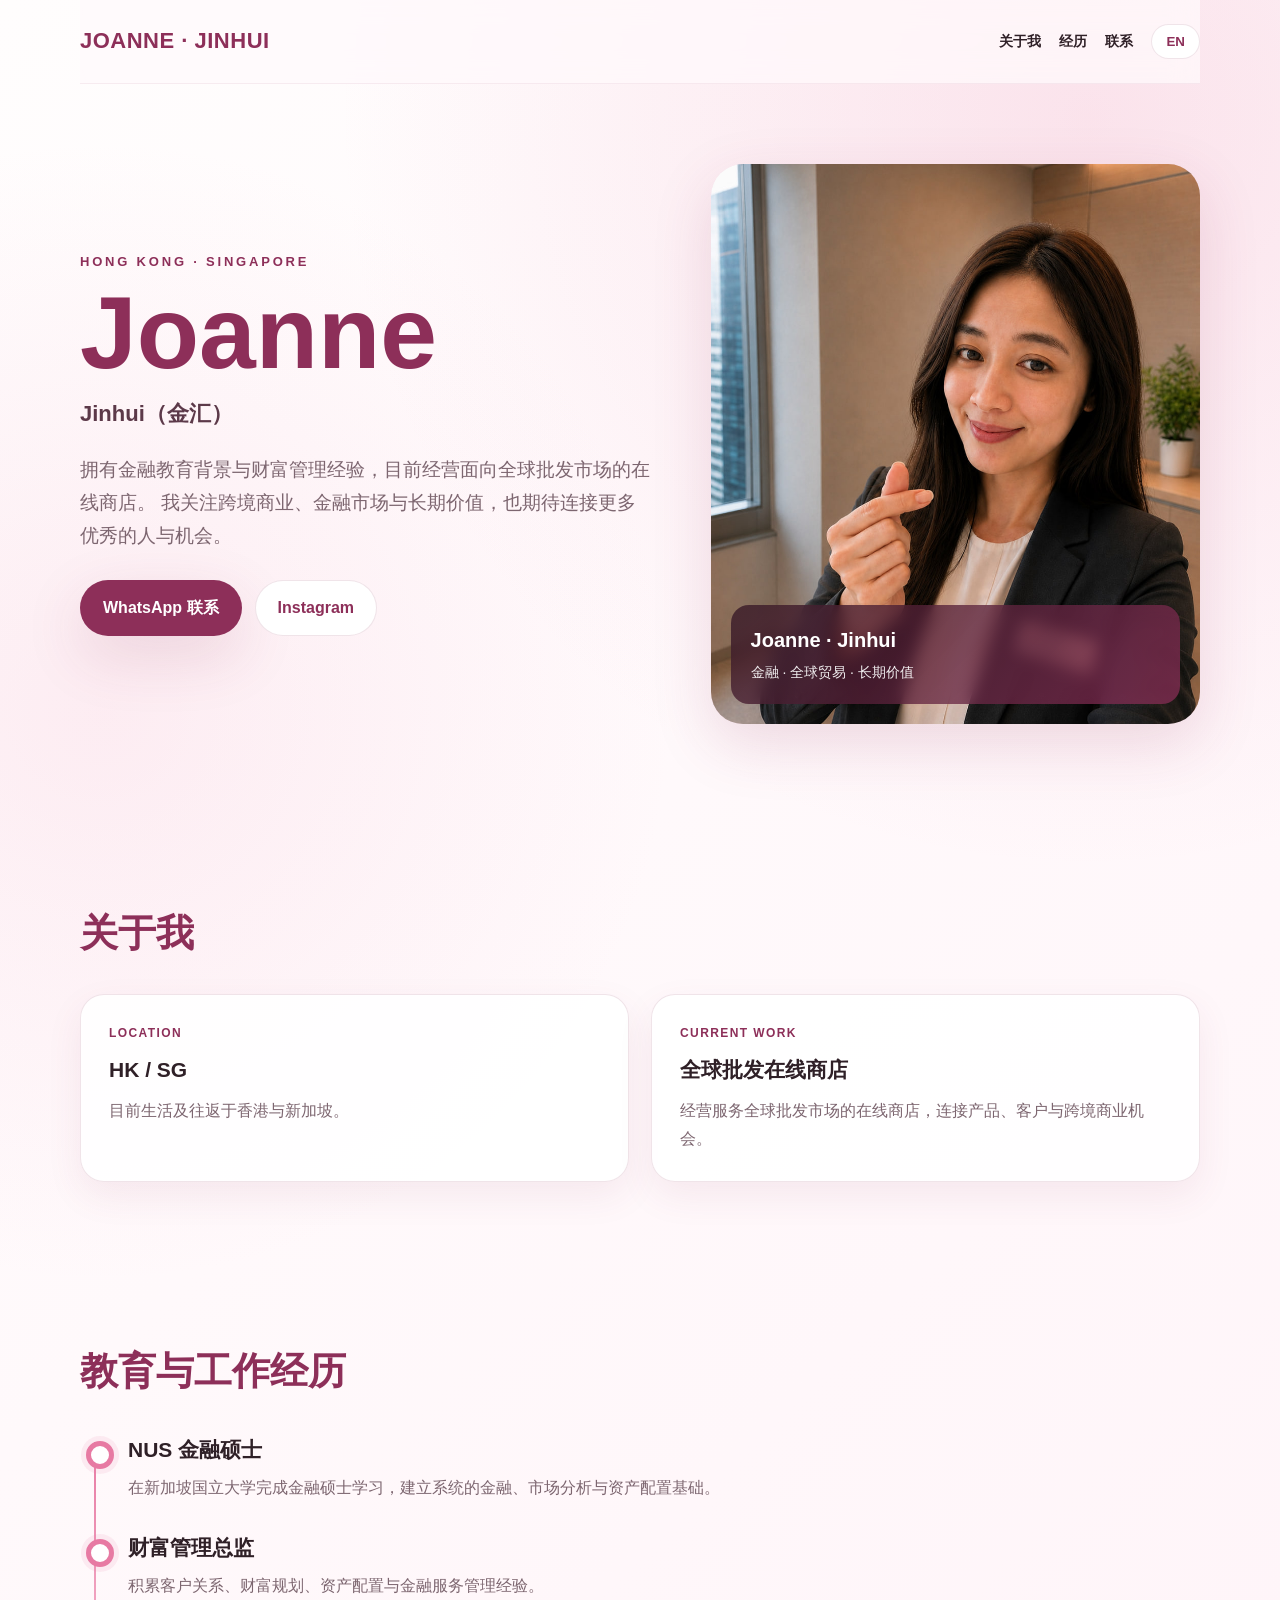
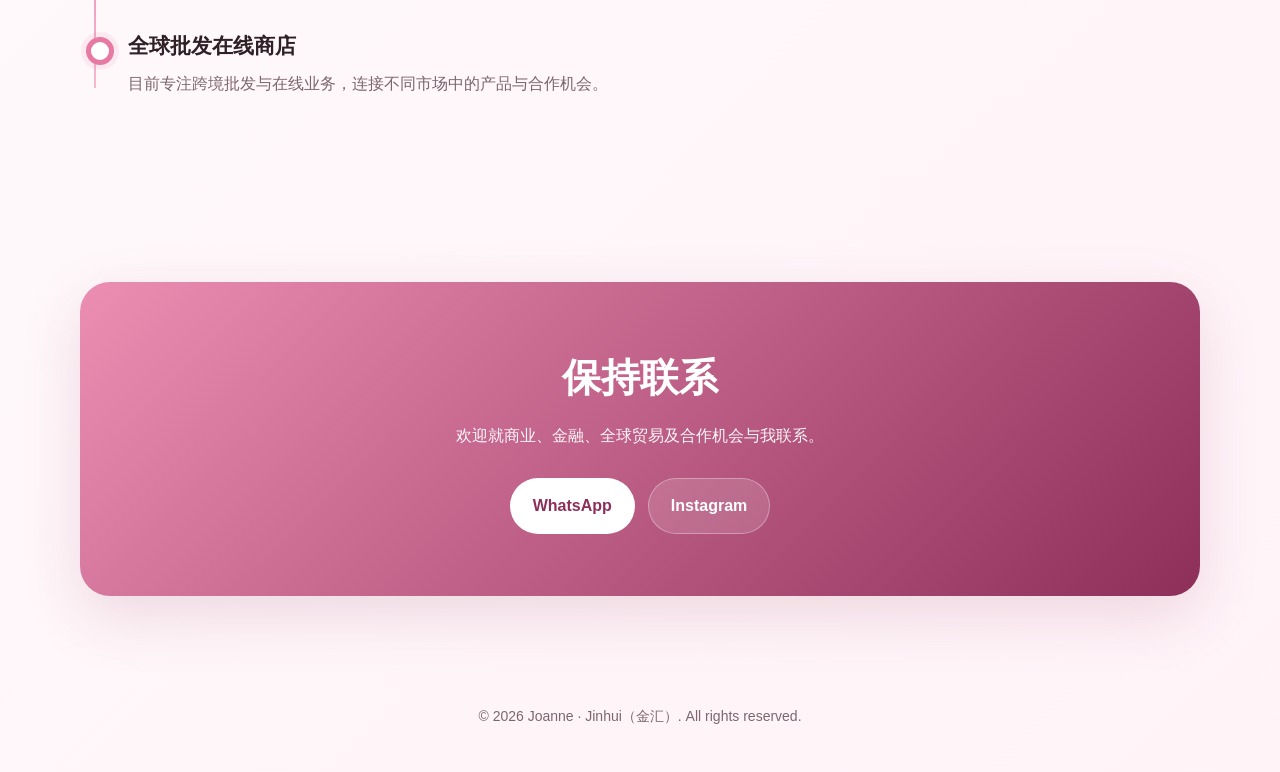
==== index.html @ 5eadbd66 "Add files via upload Update Joanne personal website" ====
<!DOCTYPE html>
<html lang="zh-CN">
<head>
  <meta charset="UTF-8" />
  <meta name="viewport" content="width=device-width, initial-scale=1.0" />
  <meta name="description" content="Joanne · Jinhui（金汇）的个人主页，连接金融、全球贸易与长期价值。" />
  <title>Joanne · Jinhui | Personal Website</title>
  <style>
    :root{
      --pink:#e77aa3;
      --pink-2:#f5b8cf;
      --pink-dark:#8d2f59;
      --cream:#fff9fb;
      --text:#2f2027;
      --muted:#7d6670;
      --white:#ffffff;
      --line:rgba(141,47,89,.13);
      --shadow:0 20px 60px rgba(141,47,89,.15);
    }

    *{box-sizing:border-box;scroll-behavior:smooth}
    body{
      margin:0;
      font-family:Inter,Arial,"PingFang SC","Microsoft YaHei",sans-serif;
      color:var(--text);
      background:
        radial-gradient(circle at 85% 5%,rgba(231,122,163,.18),transparent 30%),
        radial-gradient(circle at 8% 30%,rgba(245,184,207,.22),transparent 28%),
        linear-gradient(135deg,#fffdfd,#fff3f8);
      line-height:1.75;
    }

    body.lang-en .zh{display:none}
    body:not(.lang-en) .en{display:none}

    a{text-decoration:none;color:inherit}
    img{max-width:100%;display:block}
    .wrap{width:min(1120px,calc(100% - 34px));margin:auto}

    nav{
      display:flex;align-items:center;justify-content:space-between;
      padding:22px 0;position:sticky;top:0;z-index:10;
      backdrop-filter:blur(14px);
      background:rgba(255,249,251,.78);
      border-bottom:1px solid rgba(141,47,89,.07);
    }
    .brand{font-weight:900;color:var(--pink-dark);letter-spacing:.5px;font-size:22px}
    .nav-right{display:flex;align-items:center;gap:18px}
    .links{display:flex;gap:18px;font-weight:700;font-size:14px}
    .lang-btn{
      border:1px solid var(--line);background:white;color:var(--pink-dark);
      padding:9px 14px;border-radius:999px;font-weight:800;cursor:pointer;
    }

    .hero{
      min-height:82vh;display:grid;grid-template-columns:1.08fr .92fr;
      gap:56px;align-items:center;padding:68px 0 86px;
    }
    .eyebrow{
      color:var(--pink-dark);font-size:13px;font-weight:900;
      letter-spacing:2.8px;text-transform:uppercase;
    }
    h1{
      margin:12px 0 12px;font-size:clamp(56px,8vw,102px);
      line-height:.96;color:var(--pink-dark);
    }
    .subtitle{
      font-size:22px;font-weight:800;color:#5c3949;margin-bottom:18px;
    }
    .lead{font-size:19px;color:var(--muted);max-width:680px}
    .actions{display:flex;gap:13px;flex-wrap:wrap;margin-top:28px}
    .btn{
      display:inline-flex;align-items:center;justify-content:center;
      padding:13px 22px;border-radius:999px;font-weight:900;
      transition:.2s ease;border:1px solid transparent;
    }
    .btn.primary{background:var(--pink-dark);color:white;box-shadow:var(--shadow)}
    .btn.secondary{background:white;color:var(--pink-dark);border-color:var(--line)}
    .btn:hover{transform:translateY(-2px)}

    .photo-card{
      position:relative;border-radius:32px;overflow:hidden;
      box-shadow:var(--shadow);background:#f6d8e4;
      min-height:560px;
    }
    .photo-card img{
      width:100%;height:100%;object-fit:cover;position:absolute;inset:0;
    }
    .photo-overlay{
      position:absolute;inset:auto 20px 20px 20px;
      padding:18px 20px;border-radius:18px;color:white;
      background:linear-gradient(135deg,rgba(54,25,38,.80),rgba(141,47,89,.72));
      backdrop-filter:blur(8px);
    }
    .photo-overlay strong{display:block;font-size:20px}
    .photo-overlay span{font-size:14px;opacity:.92}

    section{padding:78px 0}
    .section-title{font-size:38px;color:var(--pink-dark);margin:0 0 28px}
    .grid{display:grid;grid-template-columns:repeat(2,1fr);gap:22px}
    .card{
      padding:28px;border-radius:24px;background:rgba(255,255,255,.88);
      border:1px solid var(--line);box-shadow:0 14px 36px rgba(141,47,89,.08);
    }
    .card small{
      display:block;color:var(--pink-dark);font-size:12px;
      letter-spacing:1.4px;text-transform:uppercase;font-weight:900;margin-bottom:8px;
    }
    .card h3{font-size:21px;margin:0 0 8px}
    .card p{margin:0;color:var(--muted)}

    .timeline{position:relative;margin-top:10px}
    .timeline:before{
      content:"";position:absolute;left:14px;top:10px;bottom:10px;width:2px;
      background:linear-gradient(var(--pink),var(--pink-2));
    }
    .item{position:relative;padding-left:48px;margin-bottom:28px}
    .item:before{
      content:"";position:absolute;left:6px;top:9px;width:18px;height:18px;
      border-radius:50%;background:white;border:5px solid var(--pink);
      box-shadow:0 0 0 5px rgba(231,122,163,.12);
    }
    .item h3{margin:0 0 5px;font-size:21px}
    .item p{margin:0;color:var(--muted)}

    .contact{
      padding:62px 26px;border-radius:30px;text-align:center;color:white;
      background:linear-gradient(135deg,#ec8eb2,#8d2f59);
      box-shadow:var(--shadow);
    }
    .contact h2{margin:0 0 10px;font-size:39px}
    .contact p{margin:0 auto 22px;max-width:650px;opacity:.94}
    .contact .btn{background:white;color:var(--pink-dark)}
    .contact .btn.secondary{background:rgba(255,255,255,.14);color:white;border-color:rgba(255,255,255,.32)}

    footer{text-align:center;padding:30px 0 44px;color:var(--muted);font-size:14px}

    .reveal{opacity:0;transform:translateY(24px);transition:opacity .75s ease,transform .75s ease}
    .reveal.visible{opacity:1;transform:none}

    @media(max-width:800px){
      .links{display:none}
      .hero{grid-template-columns:1fr;min-height:auto;padding-top:38px}
      .photo-card{min-height:460px}
      .grid{grid-template-columns:1fr}
      section{padding:56px 0}
      h1{font-size:64px}
    }
  </style>
</head>
<body>
  <div class="wrap">
    <nav>
      <div class="brand">JOANNE · JINHUI</div>
      <div class="nav-right">
        <div class="links">
          <a href="#about"><span class="zh">关于我</span><span class="en">About</span></a>
          <a href="#experience"><span class="zh">经历</span><span class="en">Experience</span></a>
          <a href="#contact"><span class="zh">联系</span><span class="en">Contact</span></a>
        </div>
        <button class="lang-btn" id="langBtn">EN</button>
      </div>
    </nav>

    <main>
      <section class="hero reveal">
        <div>
          <div class="eyebrow">Hong Kong · Singapore</div>
          <h1>Joanne</h1>
          <div class="subtitle">Jinhui（金汇）</div>
          <p class="lead zh">
            拥有金融教育背景与财富管理经验，目前经营面向全球批发市场的在线商店。
            我关注跨境商业、金融市场与长期价值，也期待连接更多优秀的人与机会。
          </p>
          <p class="lead en">
            With an academic background in finance and experience in wealth management,
            I currently run an online store serving the global wholesale market.
            I focus on cross-border business, financial markets, and long-term value creation.
          </p>
          <div class="actions">
            <a class="btn primary" href="https://wa.me/6586436037" target="_blank" rel="noopener">
              <span class="zh">WhatsApp 联系</span><span class="en">Contact on WhatsApp</span>
            </a>
            <a class="btn secondary" href="https://www.instagram.com/xovilkikum/" target="_blank" rel="noopener">
              Instagram
            </a>
          </div>
        </div>

        <div class="photo-card">
          <img src="profile.jpg" alt="Joanne portrait">
          <div class="photo-overlay">
            <strong>Joanne · Jinhui</strong>
            <span class="zh">金融 · 全球贸易 · 长期价值</span>
            <span class="en">Finance · Global Trade · Long-term Value</span>
          </div>
        </div>
      </section>

      <section id="about" class="reveal">
        <h2 class="section-title"><span class="zh">关于我</span><span class="en">About Me</span></h2>
        <div class="grid">
          <article class="card">
            <small>Location</small>
            <h3>HK / SG</h3>
            <p class="zh">目前生活及往返于香港与新加坡。</p>
            <p class="en">Currently based between Hong Kong and Singapore.</p>
          </article>
          <article class="card">
            <small>Current Work</small>
            <h3 class="zh">全球批发在线商店</h3>
            <h3 class="en">Global Wholesale Online Store</h3>
            <p class="zh">经营服务全球批发市场的在线商店，连接产品、客户与跨境商业机会。</p>
            <p class="en">Operating an online store that connects products, clients, and cross-border wholesale opportunities.</p>
          </article>
        </div>
      </section>

      <section id="experience" class="reveal">
        <h2 class="section-title"><span class="zh">教育与工作经历</span><span class="en">Education & Experience</span></h2>
        <div class="timeline">
          <div class="item">
            <h3 class="zh">NUS 金融硕士</h3>
            <h3 class="en">Master of Finance, NUS</h3>
            <p class="zh">在新加坡国立大学完成金融硕士学习，建立系统的金融、市场分析与资产配置基础。</p>
            <p class="en">Completed a Master of Finance at the National University of Singapore, building a strong foundation in financial analysis, markets, and asset allocation.</p>
          </div>
          <div class="item">
            <h3 class="zh">财富管理总监</h3>
            <h3 class="en">Wealth Management Director</h3>
            <p class="zh">积累客户关系、财富规划、资产配置与金融服务管理经验。</p>
            <p class="en">Built experience in client relationships, wealth planning, asset allocation, and financial service management.</p>
          </div>
          <div class="item">
            <h3 class="zh">全球批发在线商店</h3>
            <h3 class="en">Global Wholesale Online Business</h3>
            <p class="zh">目前专注跨境批发与在线业务，连接不同市场中的产品与合作机会。</p>
            <p class="en">Currently focused on cross-border wholesale and online business, connecting products and partnership opportunities across markets.</p>
          </div>
        </div>
      </section>

      <section id="contact" class="reveal">
        <div class="contact">
          <h2><span class="zh">保持联系</span><span class="en">Let’s Connect</span></h2>
          <p class="zh">欢迎就商业、金融、全球贸易及合作机会与我联系。</p>
          <p class="en">Feel free to reach out regarding business, finance, global trade, and collaboration opportunities.</p>
          <div class="actions" style="justify-content:center">
            <a class="btn" href="https://wa.me/6586436037" target="_blank" rel="noopener">WhatsApp</a>
            <a class="btn secondary" href="https://www.instagram.com/xovilkikum/" target="_blank" rel="noopener">Instagram</a>
          </div>
        </div>
      </section>
    </main>

    <footer>© 2026 Joanne · Jinhui（金汇）. All rights reserved.</footer>
  </div>

  <script>
    const btn = document.getElementById('langBtn');
    btn.addEventListener('click', () => {
      document.body.classList.toggle('lang-en');
      btn.textContent = document.body.classList.contains('lang-en') ? '中文' : 'EN';
      document.documentElement.lang = document.body.classList.contains('lang-en') ? 'en' : 'zh-CN';
    });

    const observer = new IntersectionObserver((entries) => {
      entries.forEach(entry => {
        if (entry.isIntersecting) entry.target.classList.add('visible');
      });
    }, { threshold: 0.12 });

    document.querySelectorAll('.reveal').forEach(el => observer.observe(el));
  </script>
</body>
</html>
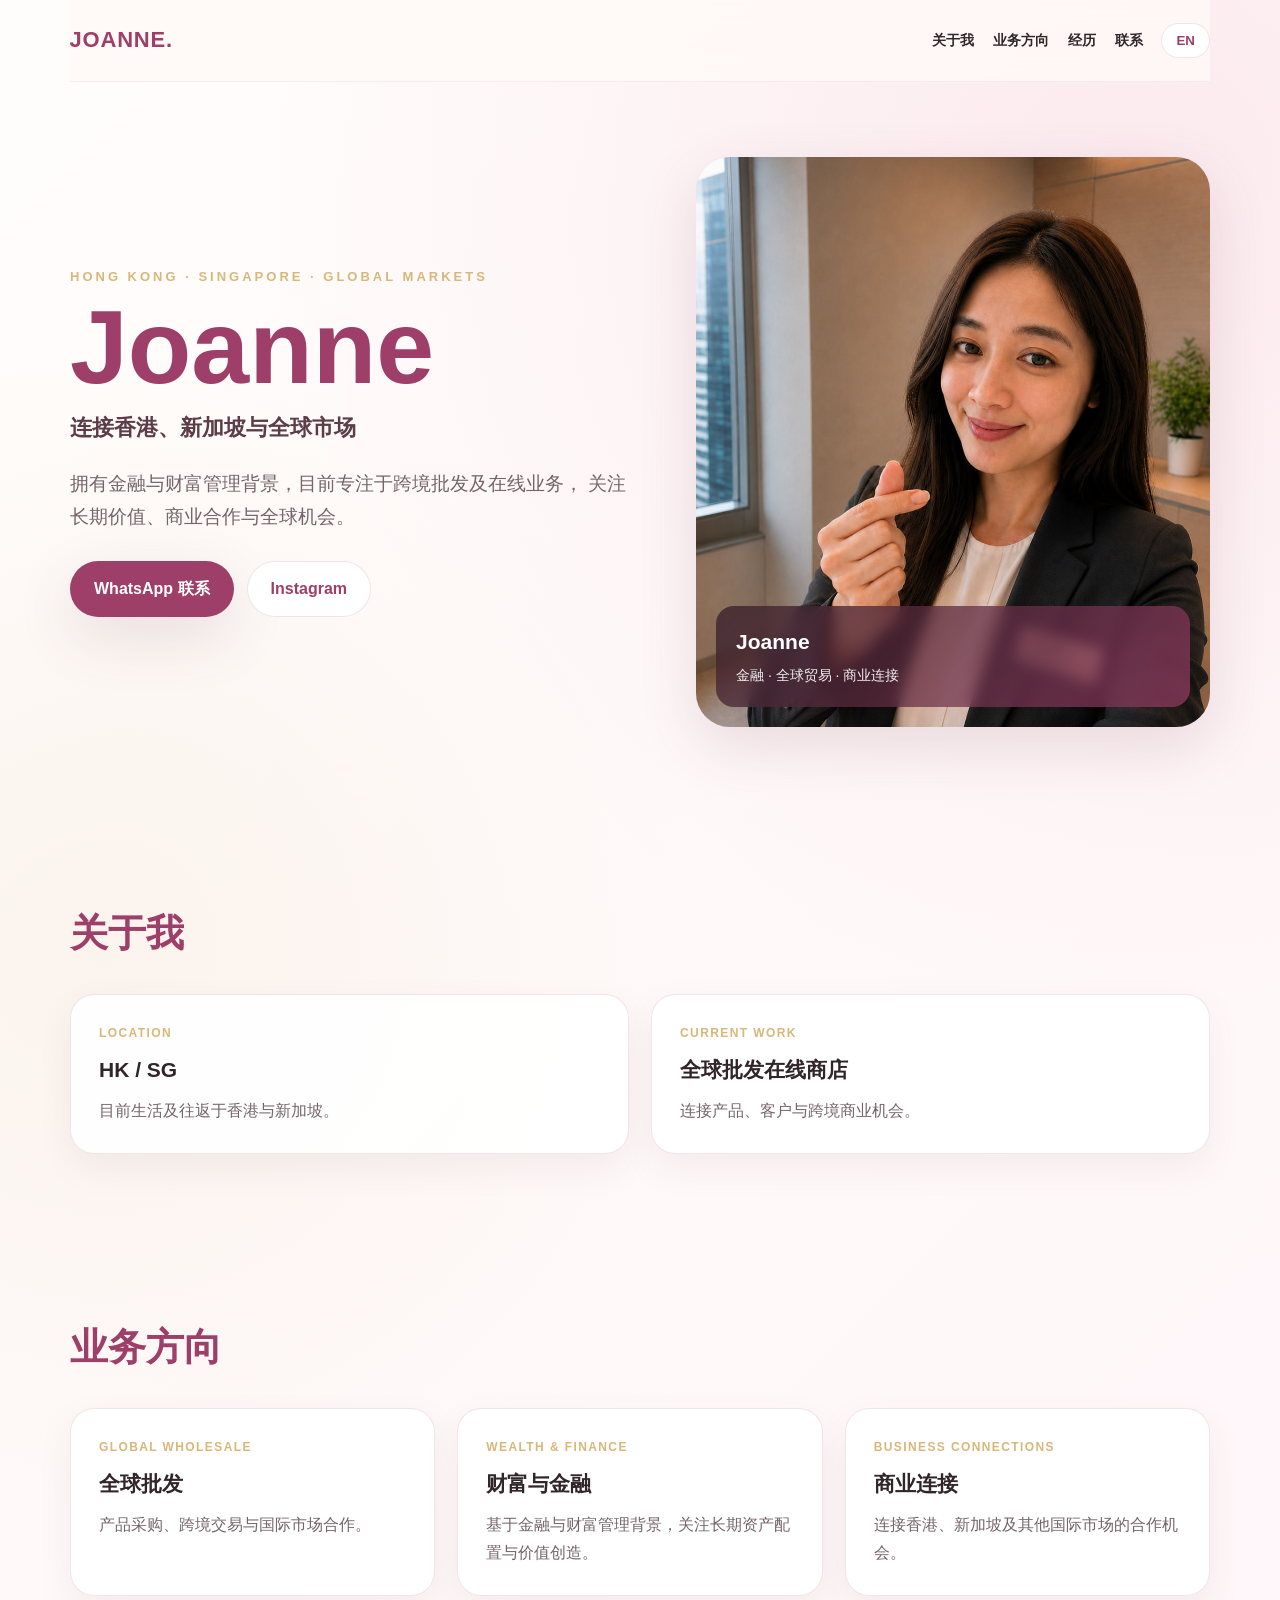
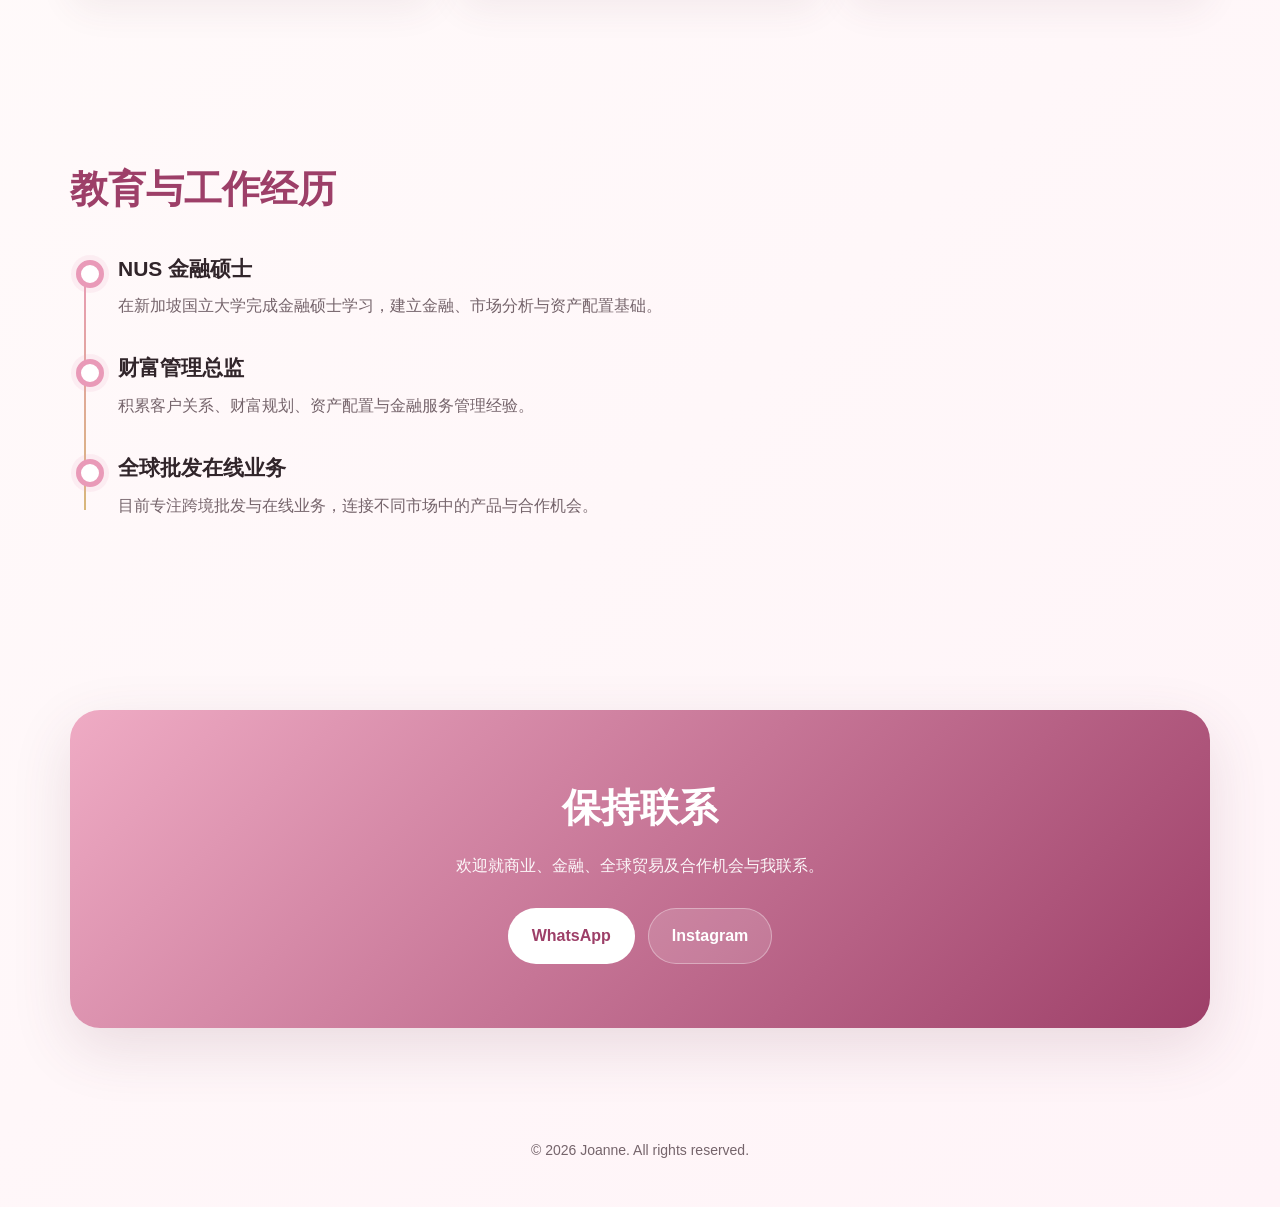
==== commit c100353e: "Add files via upload" ====
--- a/index.html
+++ b/index.html
@@ -3,182 +3,324 @@
 <head>
   <meta charset="UTF-8" />
   <meta name="viewport" content="width=device-width, initial-scale=1.0" />
-  <meta name="description" content="Joanne · Jinhui（金汇）的个人主页，连接金融、全球贸易与长期价值。" />
-  <title>Joanne · Jinhui | Personal Website</title>
+  <meta name="description" content="Joanne 的个人主页，连接香港、新加坡与全球市场。" />
+  <meta property="og:title" content="Joanne | Finance · Global Trade · Business" />
+  <meta property="og:description" content="Connecting Hong Kong, Singapore and global markets." />
+  <meta property="og:image" content="profile.jpg" />
+  <meta property="og:type" content="website" />
+  <title>Joanne | Personal Website</title>
+
   <style>
-    :root{
-      --pink:#e77aa3;
-      --pink-2:#f5b8cf;
-      --pink-dark:#8d2f59;
-      --cream:#fff9fb;
-      --text:#2f2027;
-      --muted:#7d6670;
+    :root {
+      --pink:#e99ab8;
+      --pink-deep:#9d3f68;
+      --rose:#f7c9d9;
+      --champagne:#d8b77a;
+      --cream:#fffaf7;
       --white:#ffffff;
-      --line:rgba(141,47,89,.13);
-      --shadow:0 20px 60px rgba(141,47,89,.15);
-    }
-
-    *{box-sizing:border-box;scroll-behavior:smooth}
-    body{
+      --text:#31252a;
+      --muted:#75646b;
+      --line:rgba(157,63,104,.14);
+      --shadow:0 20px 60px rgba(105,55,75,.14);
+    }
+
+    * { box-sizing:border-box; scroll-behavior:smooth; }
+    body {
       margin:0;
       font-family:Inter,Arial,"PingFang SC","Microsoft YaHei",sans-serif;
       color:var(--text);
+      line-height:1.75;
       background:
-        radial-gradient(circle at 85% 5%,rgba(231,122,163,.18),transparent 30%),
-        radial-gradient(circle at 8% 30%,rgba(245,184,207,.22),transparent 28%),
-        linear-gradient(135deg,#fffdfd,#fff3f8);
-      line-height:1.75;
-    }
-
-    body.lang-en .zh{display:none}
-    body:not(.lang-en) .en{display:none}
-
-    a{text-decoration:none;color:inherit}
-    img{max-width:100%;display:block}
-    .wrap{width:min(1120px,calc(100% - 34px));margin:auto}
-
-    nav{
-      display:flex;align-items:center;justify-content:space-between;
-      padding:22px 0;position:sticky;top:0;z-index:10;
+        radial-gradient(circle at 88% 6%,rgba(233,154,184,.17),transparent 30%),
+        radial-gradient(circle at 8% 34%,rgba(216,183,122,.10),transparent 28%),
+        linear-gradient(135deg,#fffdfb,#fff4f8);
+    }
+
+    body.lang-en .zh { display:none; }
+    body:not(.lang-en) .en { display:none; }
+
+    a { color:inherit; text-decoration:none; }
+    img { max-width:100%; display:block; }
+    .wrap { width:min(1140px,calc(100% - 34px)); margin:auto; }
+
+    nav {
+      display:flex;
+      align-items:center;
+      justify-content:space-between;
+      padding:21px 0;
+      position:sticky;
+      top:0;
+      z-index:20;
+      background:rgba(255,250,247,.84);
       backdrop-filter:blur(14px);
-      background:rgba(255,249,251,.78);
-      border-bottom:1px solid rgba(141,47,89,.07);
-    }
-    .brand{font-weight:900;color:var(--pink-dark);letter-spacing:.5px;font-size:22px}
-    .nav-right{display:flex;align-items:center;gap:18px}
-    .links{display:flex;gap:18px;font-weight:700;font-size:14px}
-    .lang-btn{
-      border:1px solid var(--line);background:white;color:var(--pink-dark);
-      padding:9px 14px;border-radius:999px;font-weight:800;cursor:pointer;
-    }
-
-    .hero{
-      min-height:82vh;display:grid;grid-template-columns:1.08fr .92fr;
-      gap:56px;align-items:center;padding:68px 0 86px;
-    }
-    .eyebrow{
-      color:var(--pink-dark);font-size:13px;font-weight:900;
-      letter-spacing:2.8px;text-transform:uppercase;
-    }
-    h1{
-      margin:12px 0 12px;font-size:clamp(56px,8vw,102px);
-      line-height:.96;color:var(--pink-dark);
-    }
-    .subtitle{
-      font-size:22px;font-weight:800;color:#5c3949;margin-bottom:18px;
-    }
-    .lead{font-size:19px;color:var(--muted);max-width:680px}
-    .actions{display:flex;gap:13px;flex-wrap:wrap;margin-top:28px}
-    .btn{
-      display:inline-flex;align-items:center;justify-content:center;
-      padding:13px 22px;border-radius:999px;font-weight:900;
-      transition:.2s ease;border:1px solid transparent;
-    }
-    .btn.primary{background:var(--pink-dark);color:white;box-shadow:var(--shadow)}
-    .btn.secondary{background:white;color:var(--pink-dark);border-color:var(--line)}
-    .btn:hover{transform:translateY(-2px)}
-
-    .photo-card{
-      position:relative;border-radius:32px;overflow:hidden;
-      box-shadow:var(--shadow);background:#f6d8e4;
-      min-height:560px;
-    }
-    .photo-card img{
-      width:100%;height:100%;object-fit:cover;position:absolute;inset:0;
-    }
-    .photo-overlay{
-      position:absolute;inset:auto 20px 20px 20px;
-      padding:18px 20px;border-radius:18px;color:white;
-      background:linear-gradient(135deg,rgba(54,25,38,.80),rgba(141,47,89,.72));
-      backdrop-filter:blur(8px);
-    }
-    .photo-overlay strong{display:block;font-size:20px}
-    .photo-overlay span{font-size:14px;opacity:.92}
-
-    section{padding:78px 0}
-    .section-title{font-size:38px;color:var(--pink-dark);margin:0 0 28px}
-    .grid{display:grid;grid-template-columns:repeat(2,1fr);gap:22px}
-    .card{
-      padding:28px;border-radius:24px;background:rgba(255,255,255,.88);
-      border:1px solid var(--line);box-shadow:0 14px 36px rgba(141,47,89,.08);
-    }
-    .card small{
-      display:block;color:var(--pink-dark);font-size:12px;
-      letter-spacing:1.4px;text-transform:uppercase;font-weight:900;margin-bottom:8px;
-    }
-    .card h3{font-size:21px;margin:0 0 8px}
-    .card p{margin:0;color:var(--muted)}
-
-    .timeline{position:relative;margin-top:10px}
-    .timeline:before{
-      content:"";position:absolute;left:14px;top:10px;bottom:10px;width:2px;
-      background:linear-gradient(var(--pink),var(--pink-2));
-    }
-    .item{position:relative;padding-left:48px;margin-bottom:28px}
-    .item:before{
-      content:"";position:absolute;left:6px;top:9px;width:18px;height:18px;
-      border-radius:50%;background:white;border:5px solid var(--pink);
-      box-shadow:0 0 0 5px rgba(231,122,163,.12);
-    }
-    .item h3{margin:0 0 5px;font-size:21px}
-    .item p{margin:0;color:var(--muted)}
-
-    .contact{
-      padding:62px 26px;border-radius:30px;text-align:center;color:white;
-      background:linear-gradient(135deg,#ec8eb2,#8d2f59);
+      border-bottom:1px solid rgba(157,63,104,.07);
+    }
+
+    .brand {
+      font-size:22px;
+      font-weight:900;
+      color:var(--pink-deep);
+      letter-spacing:.8px;
+    }
+
+    .nav-right { display:flex; align-items:center; gap:18px; }
+    .links { display:flex; gap:19px; font-size:14px; font-weight:750; }
+    .lang-btn {
+      border:1px solid var(--line);
+      background:white;
+      color:var(--pink-deep);
+      border-radius:999px;
+      padding:9px 14px;
+      font-weight:850;
+      cursor:pointer;
+    }
+
+    .hero {
+      min-height:82vh;
+      display:grid;
+      grid-template-columns:1.05fr .95fr;
+      gap:58px;
+      align-items:center;
+      padding:72px 0 90px;
+    }
+
+    .eyebrow {
+      color:var(--champagne);
+      font-size:13px;
+      font-weight:900;
+      letter-spacing:3px;
+      text-transform:uppercase;
+    }
+
+    h1 {
+      margin:10px 0 12px;
+      font-size:clamp(58px,8.5vw,104px);
+      line-height:.95;
+      color:var(--pink-deep);
+    }
+
+    .tagline {
+      font-size:22px;
+      font-weight:800;
+      color:#5d3c49;
+      margin-bottom:18px;
+    }
+
+    .lead {
+      font-size:19px;
+      color:var(--muted);
+      max-width:680px;
+    }
+
+    .actions {
+      display:flex;
+      flex-wrap:wrap;
+      gap:13px;
+      margin-top:28px;
+    }
+
+    .btn {
+      display:inline-flex;
+      align-items:center;
+      justify-content:center;
+      padding:13px 23px;
+      border-radius:999px;
+      font-weight:900;
+      transition:.2s ease;
+      border:1px solid transparent;
+    }
+
+    .btn.primary {
+      background:var(--pink-deep);
+      color:white;
       box-shadow:var(--shadow);
     }
-    .contact h2{margin:0 0 10px;font-size:39px}
-    .contact p{margin:0 auto 22px;max-width:650px;opacity:.94}
-    .contact .btn{background:white;color:var(--pink-dark)}
-    .contact .btn.secondary{background:rgba(255,255,255,.14);color:white;border-color:rgba(255,255,255,.32)}
-
-    footer{text-align:center;padding:30px 0 44px;color:var(--muted);font-size:14px}
-
-    .reveal{opacity:0;transform:translateY(24px);transition:opacity .75s ease,transform .75s ease}
-    .reveal.visible{opacity:1;transform:none}
-
-    @media(max-width:800px){
-      .links{display:none}
-      .hero{grid-template-columns:1fr;min-height:auto;padding-top:38px}
-      .photo-card{min-height:460px}
-      .grid{grid-template-columns:1fr}
-      section{padding:56px 0}
-      h1{font-size:64px}
+
+    .btn.secondary {
+      background:white;
+      color:var(--pink-deep);
+      border-color:var(--line);
+    }
+
+    .btn:hover { transform:translateY(-2px); }
+
+    .photo-card {
+      position:relative;
+      border-radius:34px;
+      overflow:hidden;
+      min-height:570px;
+      background:#efd1dd;
+      box-shadow:var(--shadow);
+    }
+
+    .photo-card img {
+      position:absolute;
+      inset:0;
+      width:100%;
+      height:100%;
+      object-fit:cover;
+    }
+
+    .photo-overlay {
+      position:absolute;
+      left:20px;
+      right:20px;
+      bottom:20px;
+      padding:18px 20px;
+      border-radius:18px;
+      color:white;
+      background:linear-gradient(135deg,rgba(54,32,41,.78),rgba(157,63,104,.68));
+      backdrop-filter:blur(7px);
+    }
+
+    .photo-overlay strong { display:block; font-size:21px; }
+    .photo-overlay span { font-size:14px; opacity:.92; }
+
+    section { padding:80px 0; }
+    .section-title {
+      margin:0 0 28px;
+      font-size:38px;
+      color:var(--pink-deep);
+    }
+
+    .grid {
+      display:grid;
+      grid-template-columns:repeat(3,1fr);
+      gap:22px;
+    }
+
+    .card {
+      padding:28px;
+      border-radius:24px;
+      background:rgba(255,255,255,.9);
+      border:1px solid var(--line);
+      box-shadow:0 14px 36px rgba(105,55,75,.07);
+    }
+
+    .card small {
+      display:block;
+      margin-bottom:8px;
+      color:var(--champagne);
+      font-size:12px;
+      font-weight:900;
+      letter-spacing:1.4px;
+      text-transform:uppercase;
+    }
+
+    .card h3 { margin:0 0 8px; font-size:21px; }
+    .card p { margin:0; color:var(--muted); }
+
+    .timeline { position:relative; margin-top:10px; }
+    .timeline:before {
+      content:"";
+      position:absolute;
+      left:14px;
+      top:10px;
+      bottom:10px;
+      width:2px;
+      background:linear-gradient(var(--pink),var(--champagne));
+    }
+
+    .item {
+      position:relative;
+      padding-left:48px;
+      margin-bottom:30px;
+    }
+
+    .item:before {
+      content:"";
+      position:absolute;
+      left:6px;
+      top:9px;
+      width:18px;
+      height:18px;
+      border-radius:50%;
+      background:white;
+      border:5px solid var(--pink);
+      box-shadow:0 0 0 5px rgba(233,154,184,.13);
+    }
+
+    .item h3 { margin:0 0 5px; font-size:21px; }
+    .item p { margin:0; color:var(--muted); }
+
+    .contact {
+      text-align:center;
+      padding:64px 28px;
+      border-radius:30px;
+      color:white;
+      background:linear-gradient(135deg,#efabc4,#9d3f68);
+      box-shadow:var(--shadow);
+    }
+
+    .contact h2 { margin:0 0 10px; font-size:39px; }
+    .contact p { margin:0 auto 22px; max-width:670px; opacity:.94; }
+    .contact .btn { background:white; color:var(--pink-deep); }
+    .contact .btn.secondary {
+      background:rgba(255,255,255,.14);
+      color:white;
+      border-color:rgba(255,255,255,.34);
+    }
+
+    footer {
+      padding:30px 0 44px;
+      text-align:center;
+      color:var(--muted);
+      font-size:14px;
+    }
+
+    .reveal {
+      opacity:0;
+      transform:translateY(24px);
+      transition:opacity .75s ease,transform .75s ease;
+    }
+
+    .reveal.visible { opacity:1; transform:none; }
+
+    @media(max-width:860px) {
+      .links { display:none; }
+      .hero { grid-template-columns:1fr; min-height:auto; padding-top:40px; }
+      .photo-card { min-height:470px; }
+      .grid { grid-template-columns:1fr; }
+      section { padding:58px 0; }
+      h1 { font-size:66px; }
     }
   </style>
 </head>
+
 <body>
   <div class="wrap">
     <nav>
-      <div class="brand">JOANNE · JINHUI</div>
+      <div class="brand">JOANNE.</div>
       <div class="nav-right">
         <div class="links">
           <a href="#about"><span class="zh">关于我</span><span class="en">About</span></a>
+          <a href="#business"><span class="zh">业务方向</span><span class="en">Focus</span></a>
           <a href="#experience"><span class="zh">经历</span><span class="en">Experience</span></a>
           <a href="#contact"><span class="zh">联系</span><span class="en">Contact</span></a>
         </div>
-        <button class="lang-btn" id="langBtn">EN</button>
+        <button id="langBtn" class="lang-btn">EN</button>
       </div>
     </nav>
 
     <main>
       <section class="hero reveal">
         <div>
-          <div class="eyebrow">Hong Kong · Singapore</div>
+          <div class="eyebrow">Hong Kong · Singapore · Global Markets</div>
           <h1>Joanne</h1>
-          <div class="subtitle">Jinhui（金汇）</div>
+          <div class="tagline zh">连接香港、新加坡与全球市场</div>
+          <div class="tagline en">Connecting Hong Kong, Singapore and global markets</div>
+
           <p class="lead zh">
-            拥有金融教育背景与财富管理经验，目前经营面向全球批发市场的在线商店。
-            我关注跨境商业、金融市场与长期价值，也期待连接更多优秀的人与机会。
+            拥有金融与财富管理背景，目前专注于跨境批发及在线业务，
+            关注长期价值、商业合作与全球机会。
           </p>
           <p class="lead en">
-            With an academic background in finance and experience in wealth management,
-            I currently run an online store serving the global wholesale market.
-            I focus on cross-border business, financial markets, and long-term value creation.
+            With a background in finance and wealth management, I now focus on
+            cross-border wholesale, online business and long-term value creation.
           </p>
+
           <div class="actions">
-            <a class="btn primary" href="https://wa.me/6586436037" target="_blank" rel="noopener">
+            <a class="btn primary" href="https://wa.me/6586436037?text=Hello%20Joanne%2C%20I%20found%20your%20personal%20website%20and%20would%20like%20to%20connect%20with%20you." target="_blank" rel="noopener">
               <span class="zh">WhatsApp 联系</span><span class="en">Contact on WhatsApp</span>
             </a>
             <a class="btn secondary" href="https://www.instagram.com/xovilkikum/" target="_blank" rel="noopener">
@@ -190,16 +332,16 @@
         <div class="photo-card">
           <img src="profile.jpg" alt="Joanne portrait">
           <div class="photo-overlay">
-            <strong>Joanne · Jinhui</strong>
-            <span class="zh">金融 · 全球贸易 · 长期价值</span>
-            <span class="en">Finance · Global Trade · Long-term Value</span>
+            <strong>Joanne</strong>
+            <span class="zh">金融 · 全球贸易 · 商业连接</span>
+            <span class="en">Finance · Global Trade · Business Connections</span>
           </div>
         </div>
       </section>
 
       <section id="about" class="reveal">
         <h2 class="section-title"><span class="zh">关于我</span><span class="en">About Me</span></h2>
-        <div class="grid">
+        <div class="grid" style="grid-template-columns:repeat(2,1fr)">
           <article class="card">
             <small>Location</small>
             <h3>HK / SG</h3>
@@ -210,8 +352,37 @@
             <small>Current Work</small>
             <h3 class="zh">全球批发在线商店</h3>
             <h3 class="en">Global Wholesale Online Store</h3>
-            <p class="zh">经营服务全球批发市场的在线商店，连接产品、客户与跨境商业机会。</p>
-            <p class="en">Operating an online store that connects products, clients, and cross-border wholesale opportunities.</p>
+            <p class="zh">连接产品、客户与跨境商业机会。</p>
+            <p class="en">Connecting products, clients, and cross-border business opportunities.</p>
+          </article>
+        </div>
+      </section>
+
+      <section id="business" class="reveal">
+        <h2 class="section-title"><span class="zh">业务方向</span><span class="en">Business Focus</span></h2>
+        <div class="grid">
+          <article class="card">
+            <small>Global Wholesale</small>
+            <h3 class="zh">全球批发</h3>
+            <h3 class="en">Global Wholesale</h3>
+            <p class="zh">产品采购、跨境交易与国际市场合作。</p>
+            <p class="en">Product sourcing, cross-border trade, and international market collaboration.</p>
+          </article>
+
+          <article class="card">
+            <small>Wealth & Finance</small>
+            <h3 class="zh">财富与金融</h3>
+            <h3 class="en">Wealth & Finance</h3>
+            <p class="zh">基于金融与财富管理背景，关注长期资产配置与价值创造。</p>
+            <p class="en">Drawing on a finance and wealth management background, with a focus on long-term allocation and value creation.</p>
+          </article>
+
+          <article class="card">
+            <small>Business Connections</small>
+            <h3 class="zh">商业连接</h3>
+            <h3 class="en">Business Connections</h3>
+            <p class="zh">连接香港、新加坡及其他国际市场的合作机会。</p>
+            <p class="en">Connecting opportunities across Hong Kong, Singapore, and international markets.</p>
           </article>
         </div>
       </section>
@@ -222,17 +393,19 @@
           <div class="item">
             <h3 class="zh">NUS 金融硕士</h3>
             <h3 class="en">Master of Finance, NUS</h3>
-            <p class="zh">在新加坡国立大学完成金融硕士学习，建立系统的金融、市场分析与资产配置基础。</p>
+            <p class="zh">在新加坡国立大学完成金融硕士学习，建立金融、市场分析与资产配置基础。</p>
             <p class="en">Completed a Master of Finance at the National University of Singapore, building a strong foundation in financial analysis, markets, and asset allocation.</p>
           </div>
+
           <div class="item">
             <h3 class="zh">财富管理总监</h3>
             <h3 class="en">Wealth Management Director</h3>
             <p class="zh">积累客户关系、财富规划、资产配置与金融服务管理经验。</p>
             <p class="en">Built experience in client relationships, wealth planning, asset allocation, and financial service management.</p>
           </div>
+
           <div class="item">
-            <h3 class="zh">全球批发在线商店</h3>
+            <h3 class="zh">全球批发在线业务</h3>
             <h3 class="en">Global Wholesale Online Business</h3>
             <p class="zh">目前专注跨境批发与在线业务，连接不同市场中的产品与合作机会。</p>
             <p class="en">Currently focused on cross-border wholesale and online business, connecting products and partnership opportunities across markets.</p>
@@ -246,29 +419,32 @@
           <p class="zh">欢迎就商业、金融、全球贸易及合作机会与我联系。</p>
           <p class="en">Feel free to reach out regarding business, finance, global trade, and collaboration opportunities.</p>
           <div class="actions" style="justify-content:center">
-            <a class="btn" href="https://wa.me/6586436037" target="_blank" rel="noopener">WhatsApp</a>
+            <a class="btn" href="https://wa.me/6586436037?text=Hello%20Joanne%2C%20I%20found%20your%20personal%20website%20and%20would%20like%20to%20connect%20with%20you." target="_blank" rel="noopener">WhatsApp</a>
             <a class="btn secondary" href="https://www.instagram.com/xovilkikum/" target="_blank" rel="noopener">Instagram</a>
           </div>
         </div>
       </section>
     </main>
 
-    <footer>© 2026 Joanne · Jinhui（金汇）. All rights reserved.</footer>
+    <footer>
+      © 2026 Joanne. All rights reserved.
+    </footer>
   </div>
 
   <script>
     const btn = document.getElementById('langBtn');
     btn.addEventListener('click', () => {
       document.body.classList.toggle('lang-en');
-      btn.textContent = document.body.classList.contains('lang-en') ? '中文' : 'EN';
-      document.documentElement.lang = document.body.classList.contains('lang-en') ? 'en' : 'zh-CN';
+      const isEnglish = document.body.classList.contains('lang-en');
+      btn.textContent = isEnglish ? '中文' : 'EN';
+      document.documentElement.lang = isEnglish ? 'en' : 'zh-CN';
     });
 
     const observer = new IntersectionObserver((entries) => {
       entries.forEach(entry => {
         if (entry.isIntersecting) entry.target.classList.add('visible');
       });
-    }, { threshold: 0.12 });
+    }, { threshold:0.12 });
 
     document.querySelectorAll('.reveal').forEach(el => observer.observe(el));
   </script>
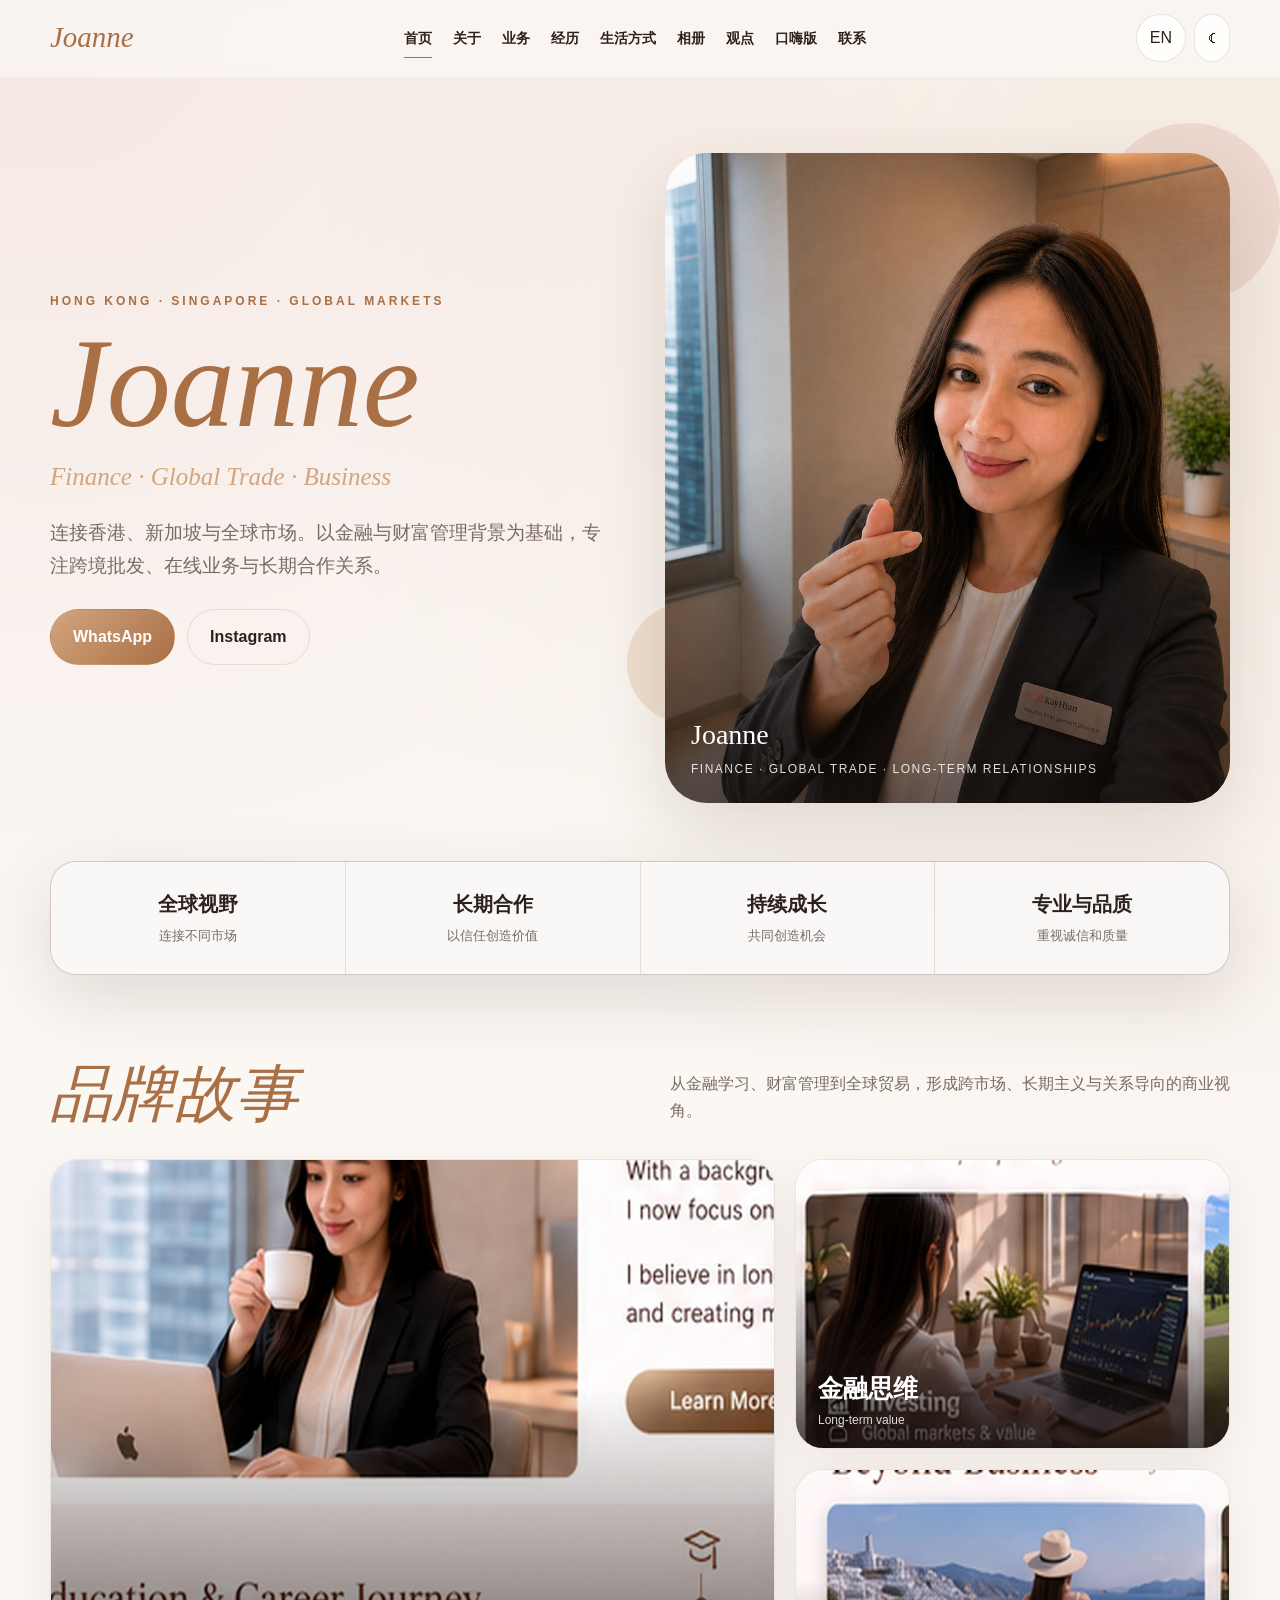
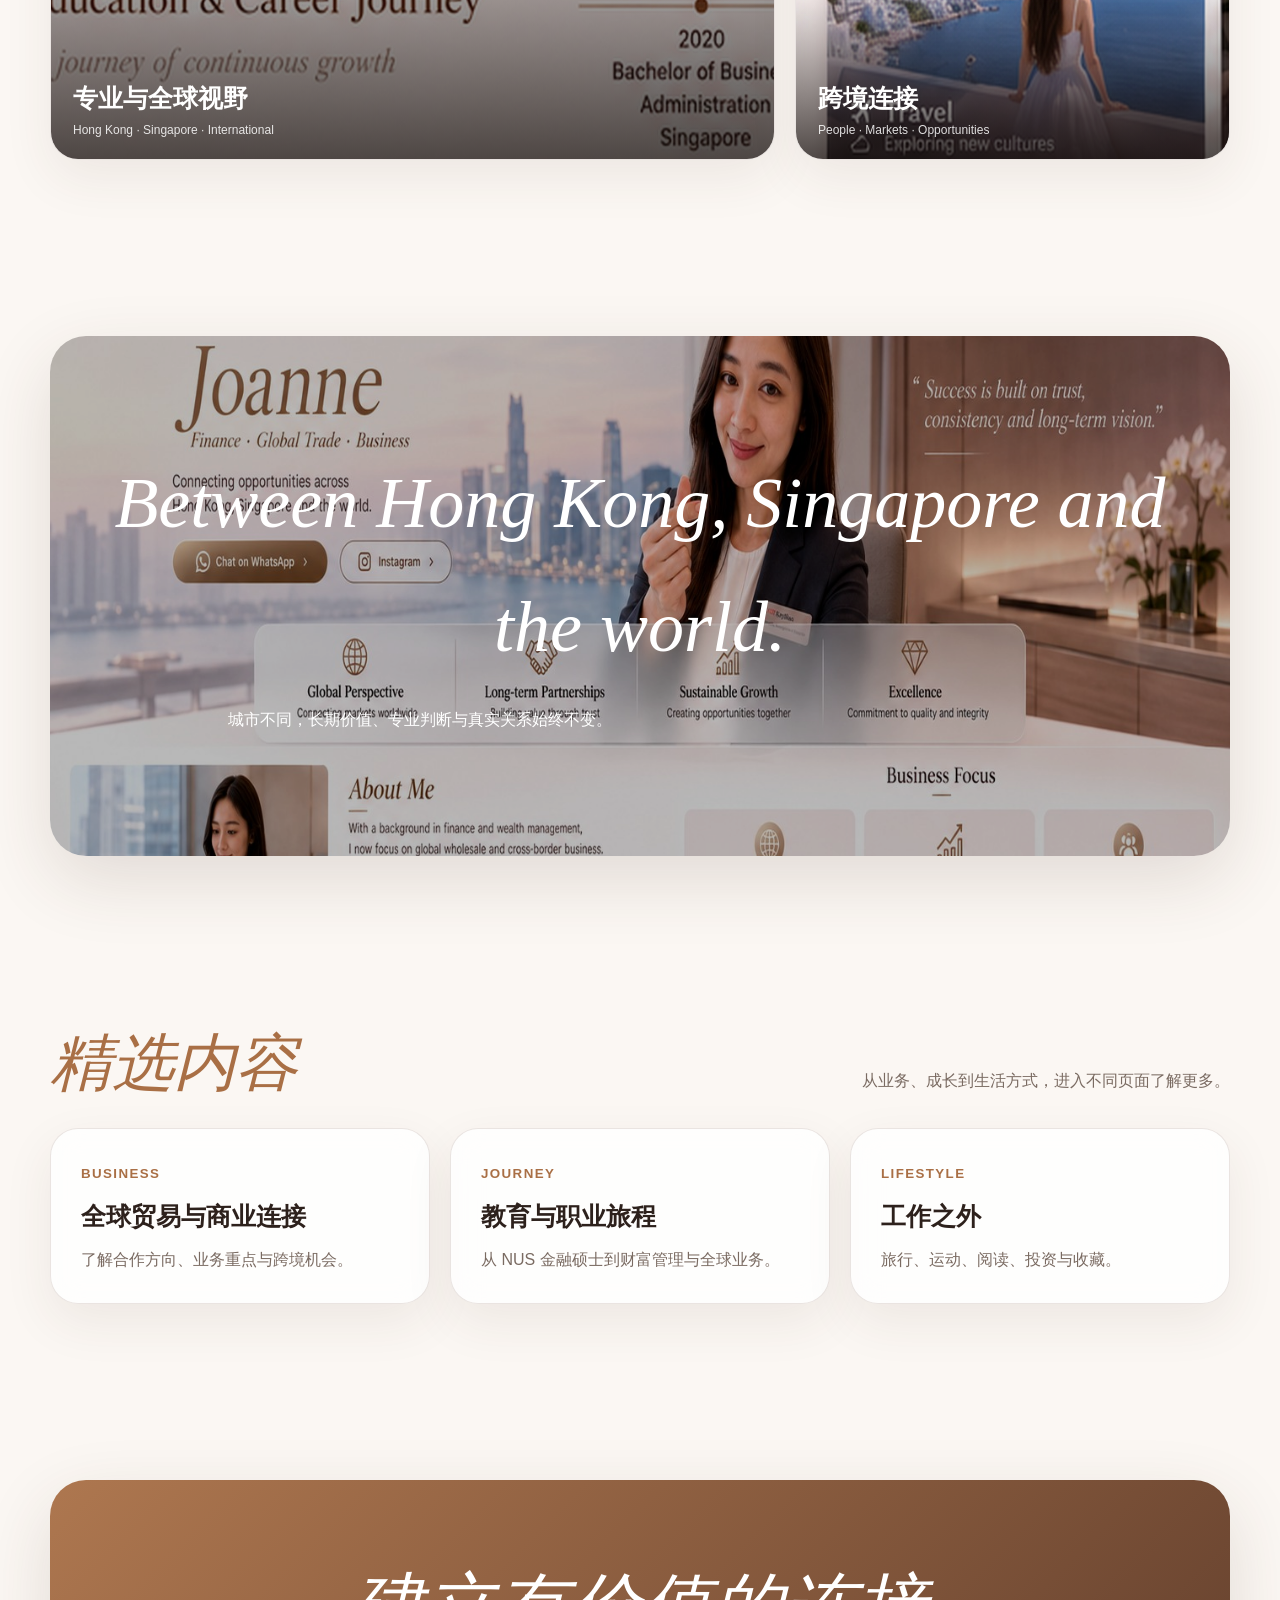
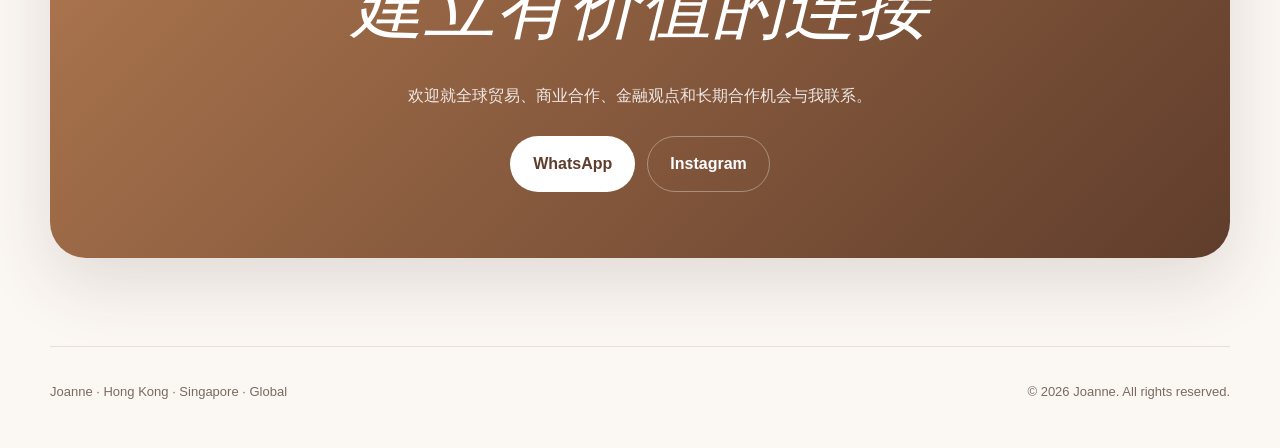
==== commit 4eaf1900: "Add files via upload" ====
--- a/index.html
+++ b/index.html
@@ -1,452 +1,33 @@
-<!DOCTYPE html>
-<html lang="zh-CN">
-<head>
-  <meta charset="UTF-8" />
-  <meta name="viewport" content="width=device-width, initial-scale=1.0" />
-  <meta name="description" content="Joanne 的个人主页，连接香港、新加坡与全球市场。" />
-  <meta property="og:title" content="Joanne | Finance · Global Trade · Business" />
-  <meta property="og:description" content="Connecting Hong Kong, Singapore and global markets." />
-  <meta property="og:image" content="profile.jpg" />
-  <meta property="og:type" content="website" />
-  <title>Joanne | Personal Website</title>
+<!doctype html><html lang="zh-CN" data-theme="light"><head><meta charset="utf-8"><meta name="viewport" content="width=device-width,initial-scale=1">
+<meta name="description" content="Joanne personal brand website"><title>Joanne | Home</title>
+<link rel="stylesheet" href="assets/css/style.css"></head><body>
+<div class="loader"><div class="mark">Joanne</div></div>
+<header class="site-header"><div class="shell header-inner">
+<a class="logo" href="">Joanne</a><nav class="nav"><a class="active" href=""><span class="zh">首页</span><span class="en">Home</span></a><a class="" href="about/"><span class="zh">关于</span><span class="en">About</span></a><a class="" href="business/"><span class="zh">业务</span><span class="en">Business</span></a><a class="" href="journey/"><span class="zh">经历</span><span class="en">Journey</span></a><a class="" href="lifestyle/"><span class="zh">生活方式</span><span class="en">Lifestyle</span></a><a class="" href="gallery/"><span class="zh">相册</span><span class="en">Gallery</span></a><a class="" href="journal/"><span class="zh">观点</span><span class="en">Journal</span></a><a href="kouhai/"><span class="zh">口嗨版</span><span class="en">Talk vs Action</span></a><a class="" href="contact/"><span class="zh">联系</span><span class="en">Contact</span></a></nav>
+<div class="tools"><button class="tool" data-lang-toggle>EN</button><button class="tool" data-theme-toggle>☾</button></div>
+</div></header>
+<main><div class="shell">
+<section class="hero reveal">
+<div><div class="eyebrow">Hong Kong · Singapore · Global Markets</div><h1>Joanne</h1><div class="kicker">Finance · Global Trade · Business</div>
+<p class="lead zh">连接香港、新加坡与全球市场。以金融与财富管理背景为基础，专注跨境批发、在线业务与长期合作关系。</p>
+<p class="lead en">Connecting Hong Kong, Singapore and global markets. Building on a background in finance and wealth management, with a focus on cross-border wholesale, online business and long-term partnerships.</p>
+<div class="actions"><a class="btn primary" href="https://wa.me/6586436037?text=Hello%20Joanne%2C%20I%20found%20your%20personal%20website%20and%20would%20like%20to%20connect%20with%20you." target="_blank">WhatsApp</a><a class="btn" href="https://www.instagram.com/xovilkikum/" target="_blank">Instagram</a></div></div>
+<div class="hero-media"><div class="orb a"></div><div class="orb b"></div><div class="hero-photo"><img src="assets/images/profile-original.jpg"><div class="caption"><b>Joanne</b><span>Finance · Global Trade · Long-term Relationships</span></div></div></div>
+</section>
+<div class="stats reveal"><div class="stat"><b class="zh">全球视野</b><b class="en">Global Perspective</b><span class="zh">连接不同市场</span><span class="en">Connecting markets</span></div><div class="stat"><b class="zh">长期合作</b><b class="en">Long-term Partnerships</b><span class="zh">以信任创造价值</span><span class="en">Value built on trust</span></div><div class="stat"><b class="zh">持续成长</b><b class="en">Sustainable Growth</b><span class="zh">共同创造机会</span><span class="en">Creating opportunities</span></div><div class="stat"><b class="zh">专业与品质</b><b class="en">Excellence</b><span class="zh">重视诚信和质量</span><span class="en">Quality and integrity</span></div></div>
 
-  <style>
-    :root {
-      --pink:#e99ab8;
-      --pink-deep:#9d3f68;
-      --rose:#f7c9d9;
-      --champagne:#d8b77a;
-      --cream:#fffaf7;
-      --white:#ffffff;
-      --text:#31252a;
-      --muted:#75646b;
-      --line:rgba(157,63,104,.14);
-      --shadow:0 20px 60px rgba(105,55,75,.14);
-    }
+<section class="reveal"><div class="section-head"><h2 class="zh">品牌故事</h2><h2 class="en">Brand Story</h2><p class="zh">从金融学习、财富管理到全球贸易，形成跨市场、长期主义与关系导向的商业视角。</p><p class="en">From financial education and wealth management to global trade, shaping a cross-market, long-term and relationship-driven business perspective.</p></div>
+<div class="editorial"><div class="panel editorial-main"><img src="assets/images/business-1.jpg"><div class="tile-label"><b class="zh">专业与全球视野</b><b class="en">Professional & Global</b><span>Hong Kong · Singapore · International</span></div></div><div class="editorial-side"><div class="panel tile"><img src="assets/images/investing-1.jpg"><div class="tile-label"><b class="zh">金融思维</b><b class="en">Financial Thinking</b><span>Long-term value</span></div></div><div class="panel tile"><img src="assets/images/travel-1.jpg"><div class="tile-label"><b class="zh">跨境连接</b><b class="en">Cross-border Connections</b><span>People · Markets · Opportunities</span></div></div></div></div></section>
 
-    * { box-sizing:border-box; scroll-behavior:smooth; }
-    body {
-      margin:0;
-      font-family:Inter,Arial,"PingFang SC","Microsoft YaHei",sans-serif;
-      color:var(--text);
-      line-height:1.75;
-      background:
-        radial-gradient(circle at 88% 6%,rgba(233,154,184,.17),transparent 30%),
-        radial-gradient(circle at 8% 34%,rgba(216,183,122,.10),transparent 28%),
-        linear-gradient(135deg,#fffdfb,#fff4f8);
-    }
+<section class="reveal"><div class="full-bleed"><img src="assets/images/hero-city.jpg"><div class="full-copy"><div><h2>Between Hong Kong, Singapore and the world.</h2><p class="zh">城市不同，长期价值、专业判断与真实关系始终不变。</p><p class="en">Across different cities, long-term value, professional judgment and meaningful relationships remain constant.</p></div></div></div></section>
 
-    body.lang-en .zh { display:none; }
-    body:not(.lang-en) .en { display:none; }
+<section class="reveal"><div class="section-head"><h2 class="zh">精选内容</h2><h2 class="en">Selected Stories</h2><p class="zh">从业务、成长到生活方式，进入不同页面了解更多。</p><p class="en">Explore business, growth and lifestyle across the website.</p></div>
+<div class="grid3"><a class="panel card" href="business/"><small>Business</small><h3 class="zh">全球贸易与商业连接</h3><h3 class="en">Global Trade & Business Connections</h3><p class="zh">了解合作方向、业务重点与跨境机会。</p><p class="en">Explore collaboration, business focus and cross-border opportunities.</p></a>
+<a class="panel card" href="journey/"><small>Journey</small><h3 class="zh">教育与职业旅程</h3><h3 class="en">Education & Career Journey</h3><p class="zh">从 NUS 金融硕士到财富管理与全球业务。</p><p class="en">From a Master of Finance at NUS to wealth management and global business.</p></a>
+<a class="panel card" href="lifestyle/"><small>Lifestyle</small><h3 class="zh">工作之外</h3><h3 class="en">Beyond Business</h3><p class="zh">旅行、运动、阅读、投资与收藏。</p><p class="en">Travel, sports, reading, investing and collecting.</p></a></div></section>
 
-    a { color:inherit; text-decoration:none; }
-    img { max-width:100%; display:block; }
-    .wrap { width:min(1140px,calc(100% - 34px)); margin:auto; }
-
-    nav {
-      display:flex;
-      align-items:center;
-      justify-content:space-between;
-      padding:21px 0;
-      position:sticky;
-      top:0;
-      z-index:20;
-      background:rgba(255,250,247,.84);
-      backdrop-filter:blur(14px);
-      border-bottom:1px solid rgba(157,63,104,.07);
-    }
-
-    .brand {
-      font-size:22px;
-      font-weight:900;
-      color:var(--pink-deep);
-      letter-spacing:.8px;
-    }
-
-    .nav-right { display:flex; align-items:center; gap:18px; }
-    .links { display:flex; gap:19px; font-size:14px; font-weight:750; }
-    .lang-btn {
-      border:1px solid var(--line);
-      background:white;
-      color:var(--pink-deep);
-      border-radius:999px;
-      padding:9px 14px;
-      font-weight:850;
-      cursor:pointer;
-    }
-
-    .hero {
-      min-height:82vh;
-      display:grid;
-      grid-template-columns:1.05fr .95fr;
-      gap:58px;
-      align-items:center;
-      padding:72px 0 90px;
-    }
-
-    .eyebrow {
-      color:var(--champagne);
-      font-size:13px;
-      font-weight:900;
-      letter-spacing:3px;
-      text-transform:uppercase;
-    }
-
-    h1 {
-      margin:10px 0 12px;
-      font-size:clamp(58px,8.5vw,104px);
-      line-height:.95;
-      color:var(--pink-deep);
-    }
-
-    .tagline {
-      font-size:22px;
-      font-weight:800;
-      color:#5d3c49;
-      margin-bottom:18px;
-    }
-
-    .lead {
-      font-size:19px;
-      color:var(--muted);
-      max-width:680px;
-    }
-
-    .actions {
-      display:flex;
-      flex-wrap:wrap;
-      gap:13px;
-      margin-top:28px;
-    }
-
-    .btn {
-      display:inline-flex;
-      align-items:center;
-      justify-content:center;
-      padding:13px 23px;
-      border-radius:999px;
-      font-weight:900;
-      transition:.2s ease;
-      border:1px solid transparent;
-    }
-
-    .btn.primary {
-      background:var(--pink-deep);
-      color:white;
-      box-shadow:var(--shadow);
-    }
-
-    .btn.secondary {
-      background:white;
-      color:var(--pink-deep);
-      border-color:var(--line);
-    }
-
-    .btn:hover { transform:translateY(-2px); }
-
-    .photo-card {
-      position:relative;
-      border-radius:34px;
-      overflow:hidden;
-      min-height:570px;
-      background:#efd1dd;
-      box-shadow:var(--shadow);
-    }
-
-    .photo-card img {
-      position:absolute;
-      inset:0;
-      width:100%;
-      height:100%;
-      object-fit:cover;
-    }
-
-    .photo-overlay {
-      position:absolute;
-      left:20px;
-      right:20px;
-      bottom:20px;
-      padding:18px 20px;
-      border-radius:18px;
-      color:white;
-      background:linear-gradient(135deg,rgba(54,32,41,.78),rgba(157,63,104,.68));
-      backdrop-filter:blur(7px);
-    }
-
-    .photo-overlay strong { display:block; font-size:21px; }
-    .photo-overlay span { font-size:14px; opacity:.92; }
-
-    section { padding:80px 0; }
-    .section-title {
-      margin:0 0 28px;
-      font-size:38px;
-      color:var(--pink-deep);
-    }
-
-    .grid {
-      display:grid;
-      grid-template-columns:repeat(3,1fr);
-      gap:22px;
-    }
-
-    .card {
-      padding:28px;
-      border-radius:24px;
-      background:rgba(255,255,255,.9);
-      border:1px solid var(--line);
-      box-shadow:0 14px 36px rgba(105,55,75,.07);
-    }
-
-    .card small {
-      display:block;
-      margin-bottom:8px;
-      color:var(--champagne);
-      font-size:12px;
-      font-weight:900;
-      letter-spacing:1.4px;
-      text-transform:uppercase;
-    }
-
-    .card h3 { margin:0 0 8px; font-size:21px; }
-    .card p { margin:0; color:var(--muted); }
-
-    .timeline { position:relative; margin-top:10px; }
-    .timeline:before {
-      content:"";
-      position:absolute;
-      left:14px;
-      top:10px;
-      bottom:10px;
-      width:2px;
-      background:linear-gradient(var(--pink),var(--champagne));
-    }
-
-    .item {
-      position:relative;
-      padding-left:48px;
-      margin-bottom:30px;
-    }
-
-    .item:before {
-      content:"";
-      position:absolute;
-      left:6px;
-      top:9px;
-      width:18px;
-      height:18px;
-      border-radius:50%;
-      background:white;
-      border:5px solid var(--pink);
-      box-shadow:0 0 0 5px rgba(233,154,184,.13);
-    }
-
-    .item h3 { margin:0 0 5px; font-size:21px; }
-    .item p { margin:0; color:var(--muted); }
-
-    .contact {
-      text-align:center;
-      padding:64px 28px;
-      border-radius:30px;
-      color:white;
-      background:linear-gradient(135deg,#efabc4,#9d3f68);
-      box-shadow:var(--shadow);
-    }
-
-    .contact h2 { margin:0 0 10px; font-size:39px; }
-    .contact p { margin:0 auto 22px; max-width:670px; opacity:.94; }
-    .contact .btn { background:white; color:var(--pink-deep); }
-    .contact .btn.secondary {
-      background:rgba(255,255,255,.14);
-      color:white;
-      border-color:rgba(255,255,255,.34);
-    }
-
-    footer {
-      padding:30px 0 44px;
-      text-align:center;
-      color:var(--muted);
-      font-size:14px;
-    }
-
-    .reveal {
-      opacity:0;
-      transform:translateY(24px);
-      transition:opacity .75s ease,transform .75s ease;
-    }
-
-    .reveal.visible { opacity:1; transform:none; }
-
-    @media(max-width:860px) {
-      .links { display:none; }
-      .hero { grid-template-columns:1fr; min-height:auto; padding-top:40px; }
-      .photo-card { min-height:470px; }
-      .grid { grid-template-columns:1fr; }
-      section { padding:58px 0; }
-      h1 { font-size:66px; }
-    }
-  </style>
-</head>
-
-<body>
-  <div class="wrap">
-    <nav>
-      <div class="brand">JOANNE.</div>
-      <div class="nav-right">
-        <div class="links">
-          <a href="#about"><span class="zh">关于我</span><span class="en">About</span></a>
-          <a href="#business"><span class="zh">业务方向</span><span class="en">Focus</span></a>
-          <a href="#experience"><span class="zh">经历</span><span class="en">Experience</span></a>
-          <a href="#contact"><span class="zh">联系</span><span class="en">Contact</span></a>
-        </div>
-        <button id="langBtn" class="lang-btn">EN</button>
-      </div>
-    </nav>
-
-    <main>
-      <section class="hero reveal">
-        <div>
-          <div class="eyebrow">Hong Kong · Singapore · Global Markets</div>
-          <h1>Joanne</h1>
-          <div class="tagline zh">连接香港、新加坡与全球市场</div>
-          <div class="tagline en">Connecting Hong Kong, Singapore and global markets</div>
-
-          <p class="lead zh">
-            拥有金融与财富管理背景，目前专注于跨境批发及在线业务，
-            关注长期价值、商业合作与全球机会。
-          </p>
-          <p class="lead en">
-            With a background in finance and wealth management, I now focus on
-            cross-border wholesale, online business and long-term value creation.
-          </p>
-
-          <div class="actions">
-            <a class="btn primary" href="https://wa.me/6586436037?text=Hello%20Joanne%2C%20I%20found%20your%20personal%20website%20and%20would%20like%20to%20connect%20with%20you." target="_blank" rel="noopener">
-              <span class="zh">WhatsApp 联系</span><span class="en">Contact on WhatsApp</span>
-            </a>
-            <a class="btn secondary" href="https://www.instagram.com/xovilkikum/" target="_blank" rel="noopener">
-              Instagram
-            </a>
-          </div>
-        </div>
-
-        <div class="photo-card">
-          <img src="profile.jpg" alt="Joanne portrait">
-          <div class="photo-overlay">
-            <strong>Joanne</strong>
-            <span class="zh">金融 · 全球贸易 · 商业连接</span>
-            <span class="en">Finance · Global Trade · Business Connections</span>
-          </div>
-        </div>
-      </section>
-
-      <section id="about" class="reveal">
-        <h2 class="section-title"><span class="zh">关于我</span><span class="en">About Me</span></h2>
-        <div class="grid" style="grid-template-columns:repeat(2,1fr)">
-          <article class="card">
-            <small>Location</small>
-            <h3>HK / SG</h3>
-            <p class="zh">目前生活及往返于香港与新加坡。</p>
-            <p class="en">Currently based between Hong Kong and Singapore.</p>
-          </article>
-          <article class="card">
-            <small>Current Work</small>
-            <h3 class="zh">全球批发在线商店</h3>
-            <h3 class="en">Global Wholesale Online Store</h3>
-            <p class="zh">连接产品、客户与跨境商业机会。</p>
-            <p class="en">Connecting products, clients, and cross-border business opportunities.</p>
-          </article>
-        </div>
-      </section>
-
-      <section id="business" class="reveal">
-        <h2 class="section-title"><span class="zh">业务方向</span><span class="en">Business Focus</span></h2>
-        <div class="grid">
-          <article class="card">
-            <small>Global Wholesale</small>
-            <h3 class="zh">全球批发</h3>
-            <h3 class="en">Global Wholesale</h3>
-            <p class="zh">产品采购、跨境交易与国际市场合作。</p>
-            <p class="en">Product sourcing, cross-border trade, and international market collaboration.</p>
-          </article>
-
-          <article class="card">
-            <small>Wealth & Finance</small>
-            <h3 class="zh">财富与金融</h3>
-            <h3 class="en">Wealth & Finance</h3>
-            <p class="zh">基于金融与财富管理背景，关注长期资产配置与价值创造。</p>
-            <p class="en">Drawing on a finance and wealth management background, with a focus on long-term allocation and value creation.</p>
-          </article>
-
-          <article class="card">
-            <small>Business Connections</small>
-            <h3 class="zh">商业连接</h3>
-            <h3 class="en">Business Connections</h3>
-            <p class="zh">连接香港、新加坡及其他国际市场的合作机会。</p>
-            <p class="en">Connecting opportunities across Hong Kong, Singapore, and international markets.</p>
-          </article>
-        </div>
-      </section>
-
-      <section id="experience" class="reveal">
-        <h2 class="section-title"><span class="zh">教育与工作经历</span><span class="en">Education & Experience</span></h2>
-        <div class="timeline">
-          <div class="item">
-            <h3 class="zh">NUS 金融硕士</h3>
-            <h3 class="en">Master of Finance, NUS</h3>
-            <p class="zh">在新加坡国立大学完成金融硕士学习，建立金融、市场分析与资产配置基础。</p>
-            <p class="en">Completed a Master of Finance at the National University of Singapore, building a strong foundation in financial analysis, markets, and asset allocation.</p>
-          </div>
-
-          <div class="item">
-            <h3 class="zh">财富管理总监</h3>
-            <h3 class="en">Wealth Management Director</h3>
-            <p class="zh">积累客户关系、财富规划、资产配置与金融服务管理经验。</p>
-            <p class="en">Built experience in client relationships, wealth planning, asset allocation, and financial service management.</p>
-          </div>
-
-          <div class="item">
-            <h3 class="zh">全球批发在线业务</h3>
-            <h3 class="en">Global Wholesale Online Business</h3>
-            <p class="zh">目前专注跨境批发与在线业务，连接不同市场中的产品与合作机会。</p>
-            <p class="en">Currently focused on cross-border wholesale and online business, connecting products and partnership opportunities across markets.</p>
-          </div>
-        </div>
-      </section>
-
-      <section id="contact" class="reveal">
-        <div class="contact">
-          <h2><span class="zh">保持联系</span><span class="en">Let’s Connect</span></h2>
-          <p class="zh">欢迎就商业、金融、全球贸易及合作机会与我联系。</p>
-          <p class="en">Feel free to reach out regarding business, finance, global trade, and collaboration opportunities.</p>
-          <div class="actions" style="justify-content:center">
-            <a class="btn" href="https://wa.me/6586436037?text=Hello%20Joanne%2C%20I%20found%20your%20personal%20website%20and%20would%20like%20to%20connect%20with%20you." target="_blank" rel="noopener">WhatsApp</a>
-            <a class="btn secondary" href="https://www.instagram.com/xovilkikum/" target="_blank" rel="noopener">Instagram</a>
-          </div>
-        </div>
-      </section>
-    </main>
-
-    <footer>
-      © 2026 Joanne. All rights reserved.
-    </footer>
-  </div>
-
-  <script>
-    const btn = document.getElementById('langBtn');
-    btn.addEventListener('click', () => {
-      document.body.classList.toggle('lang-en');
-      const isEnglish = document.body.classList.contains('lang-en');
-      btn.textContent = isEnglish ? '中文' : 'EN';
-      document.documentElement.lang = isEnglish ? 'en' : 'zh-CN';
-    });
-
-    const observer = new IntersectionObserver((entries) => {
-      entries.forEach(entry => {
-        if (entry.isIntersecting) entry.target.classList.add('visible');
-      });
-    }, { threshold:0.12 });
-
-    document.querySelectorAll('.reveal').forEach(el => observer.observe(el));
-  </script>
-</body>
-</html>
+<section class="reveal"><div class="contact"><h2 class="zh">建立有价值的连接</h2><h2 class="en">Let’s Connect</h2><p class="zh">欢迎就全球贸易、商业合作、金融观点和长期合作机会与我联系。</p><p class="en">Open to conversations about global trade, collaboration, financial perspectives and long-term partnerships.</p><div class="actions" style="justify-content:center"><a class="btn primary" href="https://wa.me/6586436037?text=Hello%20Joanne%2C%20I%20found%20your%20personal%20website%20and%20would%20like%20to%20connect%20with%20you." target="_blank">WhatsApp</a><a class="btn" href="https://www.instagram.com/xovilkikum/" target="_blank">Instagram</a></div></div></section>
+</div></main>
+<footer class="shell"><div>Joanne · Hong Kong · Singapore · Global</div><div>© 2026 Joanne. All rights reserved.</div></footer>
+<div class="modal"><button>×</button><img alt="Preview"></div>
+<script src="assets/js/site.js"></script></body></html>
--- a/assets/css/style.css
+++ b/assets/css/style.css
@@ -0,0 +1,90 @@
+
+:root{
+  --bg:#fbf7f3;--surface:#ffffffcc;--surface2:#f2ebe5;--text:#2d211c;--muted:#7a6b62;
+  --line:rgba(91,60,43,.13);--accent:#a96f45;--accent2:#d2a57e;--rose:#d8a29c;
+  --shadow:0 24px 70px rgba(72,47,33,.14);--radius:28px
+}
+html[data-theme="dark"]{
+  --bg:#1c1715;--surface:#2a231fee;--surface2:#302723;--text:#f7eee8;--muted:#cbb9ad;
+  --line:rgba(255,255,255,.12);--accent:#d4a27a;--accent2:#b77b55;--rose:#c98f88;
+  --shadow:0 25px 70px rgba(0,0,0,.42)
+}
+*{box-sizing:border-box}html{scroll-behavior:smooth}body{
+  margin:0;background:
+  radial-gradient(circle at 4% 0%,rgba(216,162,156,.18),transparent 25%),
+  radial-gradient(circle at 96% 8%,rgba(210,165,126,.16),transparent 26%),var(--bg);
+  color:var(--text);font-family:Inter,-apple-system,BlinkMacSystemFont,"Segoe UI","PingFang SC","Microsoft YaHei",sans-serif;
+  line-height:1.72;transition:.3s
+}
+body.lang-en .zh{display:none!important}body:not(.lang-en) .en{display:none!important}
+a{text-decoration:none;color:inherit}img{max-width:100%;display:block}button{font:inherit}
+.shell{width:min(1180px,calc(100% - 34px));margin:auto}
+.loader{position:fixed;inset:0;z-index:999;background:var(--bg);display:grid;place-items:center;transition:.65s}
+.loader.hide{opacity:0;visibility:hidden}.loader .mark{font-family:Georgia,serif;font-size:clamp(52px,8vw,96px);font-style:italic;color:var(--accent)}
+.site-header{position:sticky;top:0;z-index:100;background:color-mix(in srgb,var(--bg) 82%,transparent);backdrop-filter:blur(18px);border-bottom:1px solid transparent}
+.site-header.scrolled{border-color:var(--line)}
+.header-inner{height:76px;display:flex;align-items:center;justify-content:space-between;gap:22px}
+.logo{font-family:Georgia,serif;font-size:29px;color:var(--accent);font-style:italic}
+.nav{display:flex;gap:21px;font-size:14px;font-weight:650}.nav a{position:relative}.nav a:after{content:"";position:absolute;left:0;right:100%;bottom:-8px;height:1px;background:var(--accent);transition:.25s}.nav a:hover:after,.nav a.active:after{right:0}
+.tools{display:flex;gap:8px}.tool{border:1px solid var(--line);background:var(--surface);color:var(--text);padding:9px 13px;border-radius:999px;cursor:pointer}
+.mobile-menu{display:none}
+.hero{min-height:calc(100vh - 76px);display:grid;grid-template-columns:1fr 1fr;gap:50px;align-items:center;padding:52px 0 74px}
+.eyebrow{text-transform:uppercase;letter-spacing:3px;font-size:12px;font-weight:800;color:var(--accent)}
+h1,h2,h3{font-family:Georgia,serif}.hero h1{font-size:clamp(74px,10vw,132px);font-weight:500;font-style:italic;line-height:.9;color:var(--accent);margin:14px 0}
+.kicker{font-family:Georgia,serif;font-size:25px;font-style:italic;color:var(--accent2)}
+.lead{font-size:19px;color:var(--muted);max-width:650px}
+.actions{display:flex;gap:12px;flex-wrap:wrap;margin-top:27px}
+.btn{display:inline-flex;align-items:center;justify-content:center;padding:13px 22px;border:1px solid var(--line);border-radius:999px;font-weight:750;transition:.25s}.btn:hover{transform:translateY(-3px);box-shadow:0 14px 30px rgba(56,35,24,.14)}
+.btn.primary{background:linear-gradient(135deg,var(--accent2),var(--accent));color:white;border-color:transparent}
+.hero-media{position:relative}.hero-photo{min-height:650px;border-radius:42px;overflow:hidden;box-shadow:var(--shadow);position:relative;background:#d8c0b2}.hero-photo img{position:absolute;inset:0;width:100%;height:100%;object-fit:cover}.hero-photo:after{content:"";position:absolute;inset:45% 0 0;background:linear-gradient(transparent,rgba(24,15,11,.6))}
+.caption{position:absolute;z-index:2;left:26px;right:26px;bottom:23px;color:#fff}.caption b{font-family:Georgia,serif;font-size:28px;font-weight:500}.caption span{display:block;font-size:12px;letter-spacing:1.5px;text-transform:uppercase;opacity:.86}
+.orb{position:absolute;border-radius:50%;z-index:-1}.orb.a{width:180px;height:180px;background:rgba(216,162,156,.28);right:-50px;top:-30px}.orb.b{width:120px;height:120px;background:rgba(210,165,126,.28);left:-38px;bottom:80px}
+.stats{display:grid;grid-template-columns:repeat(4,1fr);gap:1px;background:var(--line);border:1px solid var(--line);border-radius:26px;overflow:hidden;box-shadow:var(--shadow);margin-top:-40px;position:relative;z-index:3}
+.stat{padding:25px 16px;background:var(--surface);text-align:center}.stat b{display:block;font-family:Georgia,serif;font-size:20px}.stat span{font-size:13px;color:var(--muted)}
+section{padding:88px 0}.section-head{display:flex;justify-content:space-between;align-items:end;gap:30px;margin-bottom:34px}.section-head h2{font-size:clamp(39px,5vw,62px);font-weight:500;font-style:italic;color:var(--accent);margin:0;line-height:1}.section-head p{max-width:560px;color:var(--muted);margin:0}
+.panel{background:var(--surface);border:1px solid var(--line);border-radius:var(--radius);box-shadow:0 18px 50px rgba(72,47,33,.08);backdrop-filter:blur(15px)}
+.grid3{display:grid;grid-template-columns:repeat(3,1fr);gap:20px}.card{padding:30px;transition:.3s}.card:hover{transform:translateY(-7px);box-shadow:var(--shadow)}.card small{color:var(--accent);text-transform:uppercase;letter-spacing:1.4px;font-weight:800}.card h3{font-size:25px;margin:8px 0}.card p{color:var(--muted);margin:0}
+.editorial{display:grid;grid-template-columns:1.25fr .75fr;gap:20px}.editorial-main{min-height:560px;overflow:hidden;position:relative}.editorial-main img,.tile img{width:100%;height:100%;object-fit:cover}.editorial-side{display:grid;gap:20px}.tile{position:relative;min-height:270px;overflow:hidden}.tile:after,.editorial-main:after{content:"";position:absolute;inset:38% 0 0;background:linear-gradient(transparent,rgba(18,12,9,.74))}.tile-label{position:absolute;z-index:2;left:22px;bottom:18px;color:white}.tile-label b{font-family:Georgia,serif;font-size:25px}.tile-label span{display:block;font-size:12px;opacity:.85}
+.full-bleed{position:relative;min-height:520px;border-radius:36px;overflow:hidden;box-shadow:var(--shadow)}.full-bleed img{position:absolute;width:100%;height:100%;object-fit:cover;filter:brightness(.72)}.full-copy{position:absolute;inset:0;display:grid;place-items:center;text-align:center;color:#fff;padding:30px}.full-copy h2{font-size:clamp(42px,6vw,72px);font-weight:500;font-style:italic;margin:0}.full-copy p{max-width:680px}
+.mosaic{display:grid;grid-template-columns:repeat(12,1fr);grid-auto-rows:95px;gap:14px}.mosaic figure{margin:0;border-radius:24px;overflow:hidden;position:relative;cursor:pointer;box-shadow:0 14px 34px rgba(52,30,20,.12)}.mosaic img{width:100%;height:100%;object-fit:cover;transition:.5s}.mosaic figure:hover img{transform:scale(1.05)}.mosaic .wide{grid-column:span 7;grid-row:span 4}.mosaic .tall{grid-column:span 5;grid-row:span 5}.mosaic .small{grid-column:span 4;grid-row:span 3}.mosaic .medium{grid-column:span 8;grid-row:span 3}.mosaic figcaption{position:absolute;left:18px;right:18px;bottom:15px;color:white;z-index:2;font-weight:700}.mosaic figure:after{content:"";position:absolute;inset:45% 0 0;background:linear-gradient(transparent,rgba(16,10,8,.75))}
+.timeline{display:grid;gap:18px}.timeline-item{display:grid;grid-template-columns:180px 1fr;gap:26px;padding:28px}.timeline-item .year{font-family:Georgia,serif;font-size:30px;color:var(--accent)}.timeline-item h3{font-size:25px;margin:0 0 6px}.timeline-item p{color:var(--muted);margin:0}
+.tags{display:flex;flex-wrap:wrap;gap:10px}.tag{padding:10px 15px;border:1px solid var(--line);border-radius:999px;background:var(--surface);color:var(--muted)}
+.journal-grid{display:grid;grid-template-columns:repeat(3,1fr);gap:20px}.post{overflow:hidden}.post img{width:100%;height:230px;object-fit:cover}.post-copy{padding:25px}.post h3{font-size:25px;margin:0 0 8px}.post p{color:var(--muted)}.post a{color:var(--accent);font-weight:750}
+.contact{padding:66px 36px;text-align:center;background:linear-gradient(135deg,rgba(169,111,69,.94),rgba(91,55,37,.97));color:white;border-radius:36px;box-shadow:var(--shadow)}.contact h2{font-size:clamp(43px,6vw,72px);font-style:italic;font-weight:500;margin:0}.contact p{max-width:680px;margin:12px auto 25px;opacity:.86}.contact .btn{color:white;border-color:rgba(255,255,255,.35)}.contact .btn.primary{background:white;color:#5f3e2d}
+footer{display:flex;justify-content:space-between;gap:20px;border-top:1px solid var(--line);padding:34px 0 45px;color:var(--muted);font-size:13px}
+.reveal{opacity:0;transform:translateY(28px);transition:.8s}.reveal.visible{opacity:1;transform:none}
+.modal{position:fixed;inset:0;background:rgba(10,7,5,.86);display:none;align-items:center;justify-content:center;z-index:200;padding:25px}.modal.open{display:flex}.modal img{max-height:88vh;max-width:92vw;border-radius:22px}.modal button{position:absolute;top:20px;right:22px;width:44px;height:44px;border:0;border-radius:50%;font-size:24px}
+.page-hero{padding:90px 0 40px}.page-hero h1{font-size:clamp(58px,8vw,100px);font-weight:500;font-style:italic;color:var(--accent);margin:0}.page-hero p{max-width:720px;color:var(--muted);font-size:19px}
+@media(max-width:900px){.nav{display:none}.mobile-menu{display:block}.hero,.editorial{grid-template-columns:1fr}.hero-photo{min-height:540px}.stats{grid-template-columns:repeat(2,1fr);margin-top:20px}.grid3,.journal-grid{grid-template-columns:1fr}.mosaic{grid-template-columns:repeat(2,1fr);grid-auto-rows:180px}.mosaic .wide,.mosaic .tall,.mosaic .small,.mosaic .medium{grid-column:span 1;grid-row:span 1}.timeline-item{grid-template-columns:1fr}.section-head{display:block}.section-head p{margin-top:15px}}
+@media(max-width:520px){.stats{grid-template-columns:1fr}.hero h1{font-size:76px}.hero-photo{min-height:470px}.mosaic{grid-template-columns:1fr}.contact{padding:48px 22px}footer{display:block;text-align:center}}
+
+
+/* 口嗨版 */
+.kouhai-summary{display:grid;grid-template-columns:repeat(4,1fr);gap:16px;margin-bottom:28px}
+.kouhai-metric{padding:25px;text-align:center}
+.kouhai-metric strong{display:block;font-family:Georgia,serif;font-size:34px;color:var(--accent)}
+.kouhai-metric span{font-size:13px;color:var(--muted)}
+.kouhai-toolbar{display:flex;justify-content:space-between;align-items:center;gap:16px;margin-bottom:24px;flex-wrap:wrap}
+.kouhai-search{min-width:260px;flex:1;border:1px solid var(--line);background:var(--surface);color:var(--text);padding:13px 16px;border-radius:999px;outline:none}
+.kouhai-filters{display:flex;gap:8px;flex-wrap:wrap}
+.kouhai-filter{border:1px solid var(--line);background:var(--surface);color:var(--muted);padding:10px 14px;border-radius:999px;cursor:pointer}
+.kouhai-filter.active{background:var(--accent);color:#fff;border-color:var(--accent)}
+.people-grid{display:grid;grid-template-columns:repeat(5,1fr);gap:18px}
+.person-card{padding:24px 20px;transition:.3s}
+.person-card:hover{transform:translateY(-6px);box-shadow:var(--shadow)}
+.person-avatar{width:76px;height:76px;border-radius:50%;margin:0 auto 14px;display:grid;place-items:center;
+background:linear-gradient(135deg,rgba(216,162,156,.4),rgba(210,165,126,.45));font-family:Georgia,serif;font-size:28px;color:var(--accent)}
+.person-card h3{text-align:center;margin:0 0 5px;font-size:24px}
+.person-line{text-align:center;color:var(--muted);font-size:13px;min-height:44px}
+.status-pill{display:block;width:max-content;margin:13px auto 18px;padding:6px 11px;border-radius:999px;font-size:12px;font-weight:800}
+.status-watch{background:#fff2cf;color:#8b6200}.status-low{background:#ffe0dc;color:#a6433b}.status-start{background:#e9e3ff;color:#5b45a5}
+.progress{height:8px;background:var(--surface2);border-radius:999px;overflow:hidden;margin:12px 0 16px}
+.progress span{display:block;height:100%;background:linear-gradient(90deg,var(--accent2),var(--accent));border-radius:inherit}
+.person-data{display:grid;gap:9px;font-size:13px}
+.person-data div{display:flex;justify-content:space-between;gap:12px;border-top:1px solid var(--line);padding-top:9px}
+.person-data span:first-child{color:var(--muted)}
+.kouhai-quote{margin-top:30px;padding:38px;text-align:center}
+.kouhai-quote blockquote{font-family:Georgia,serif;font-style:italic;font-size:30px;color:var(--accent);margin:0}
+.kouhai-note{margin-top:22px;color:var(--muted);font-size:13px;text-align:center}
+@media(max-width:1100px){.people-grid{grid-template-columns:repeat(3,1fr)}}
+@media(max-width:760px){.kouhai-summary{grid-template-columns:repeat(2,1fr)}.people-grid{grid-template-columns:1fr}.kouhai-search{min-width:100%}}
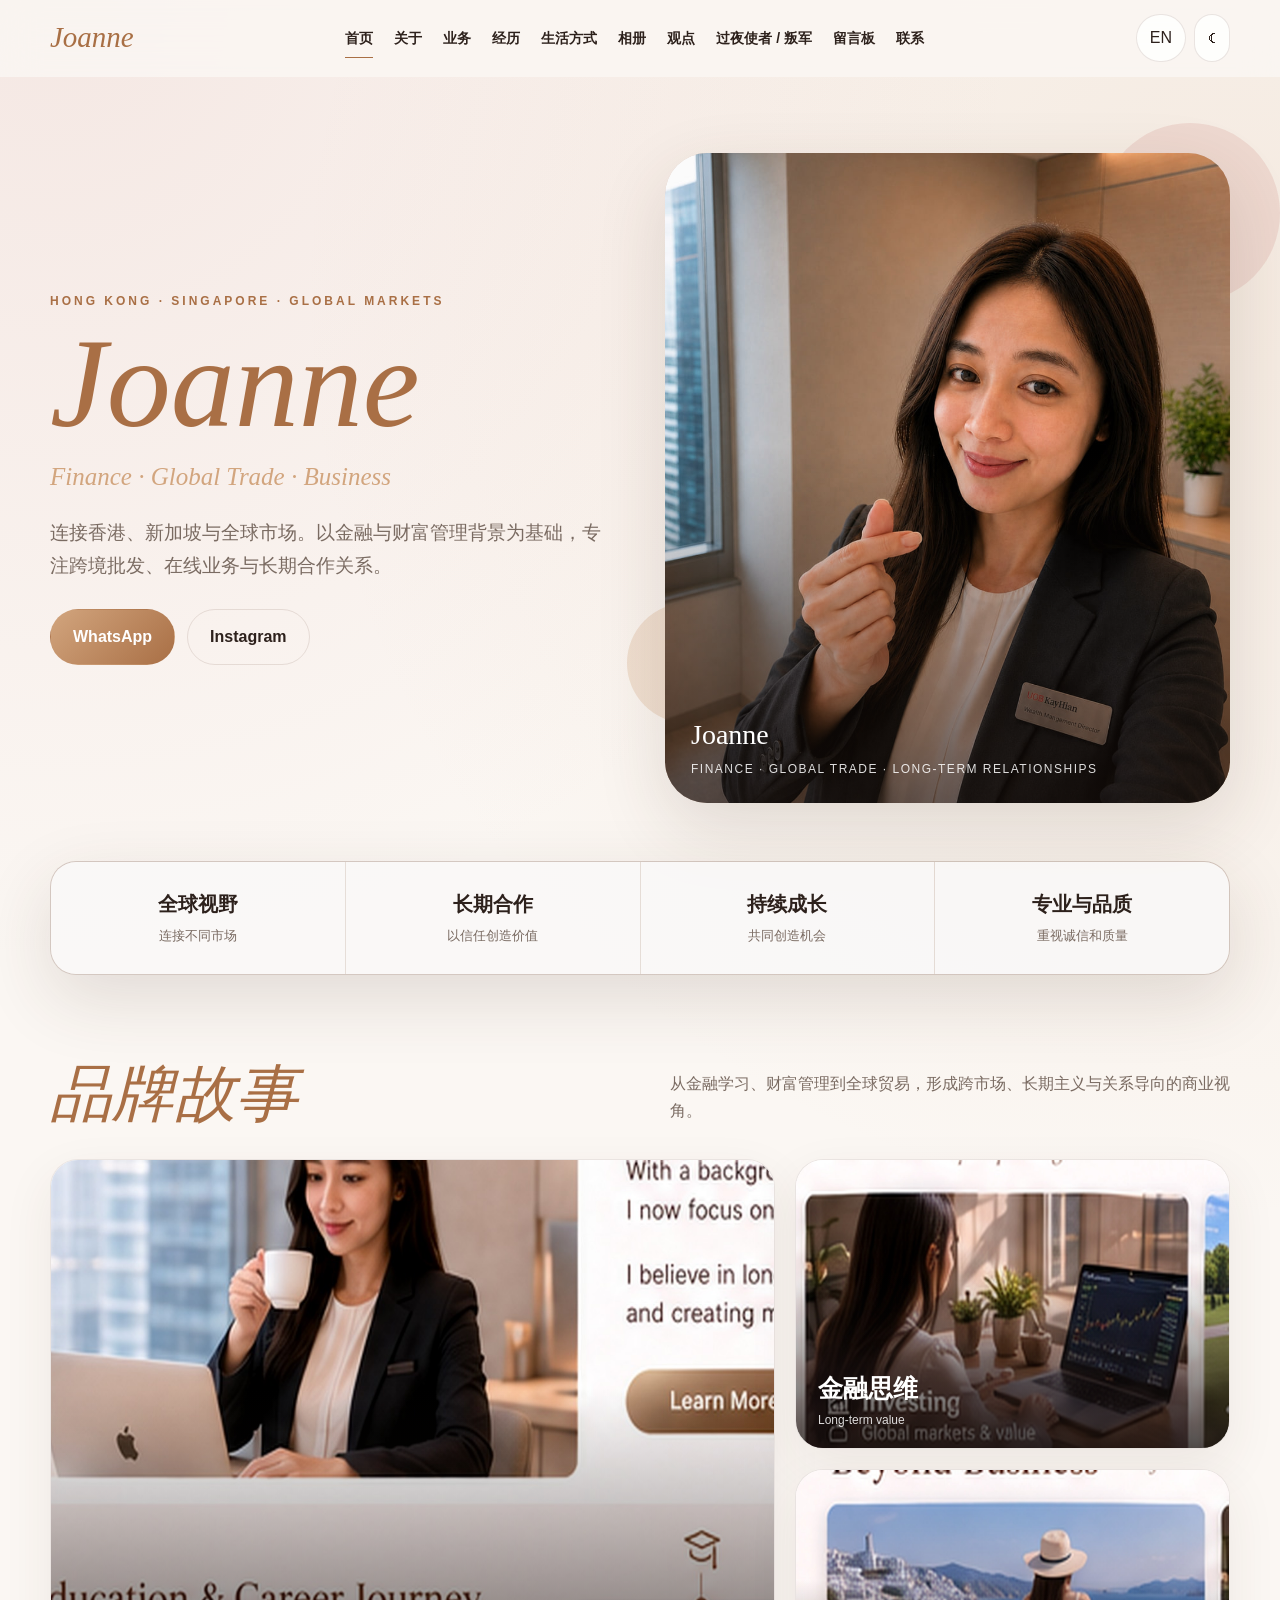
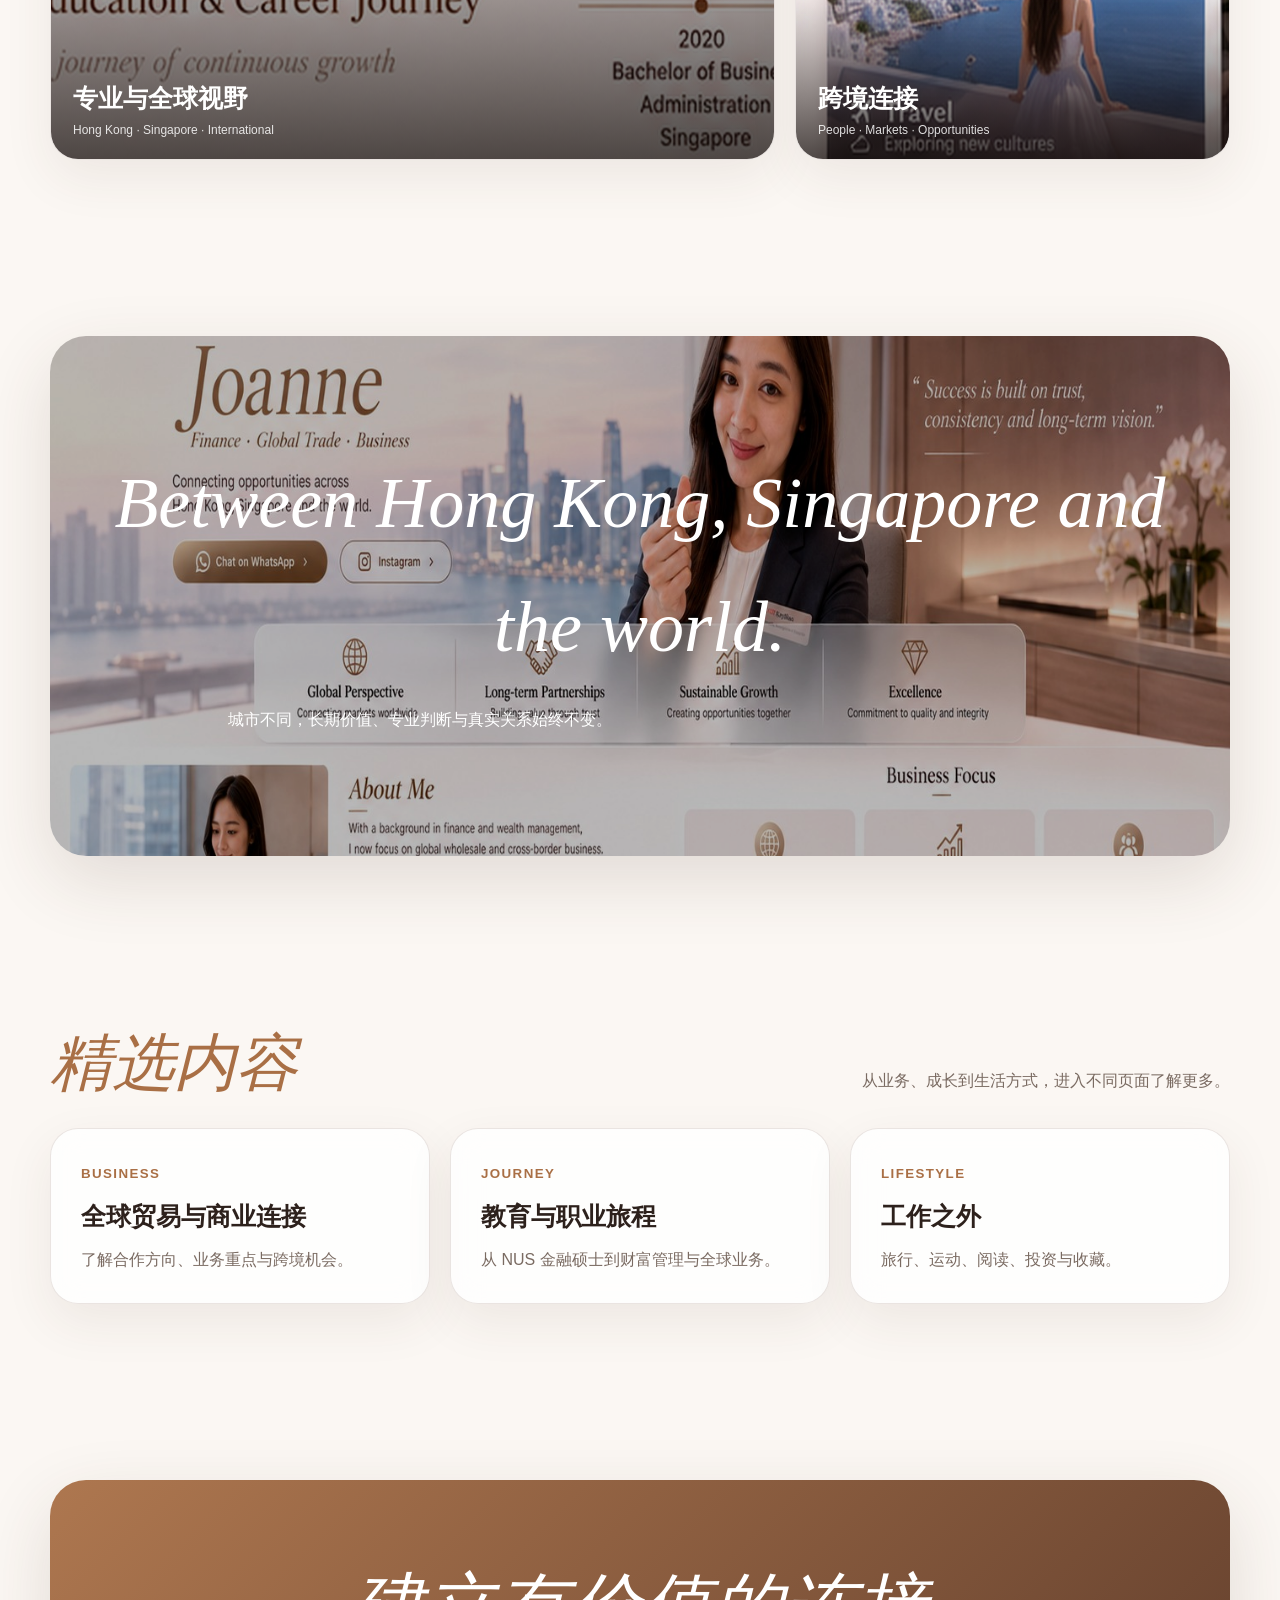
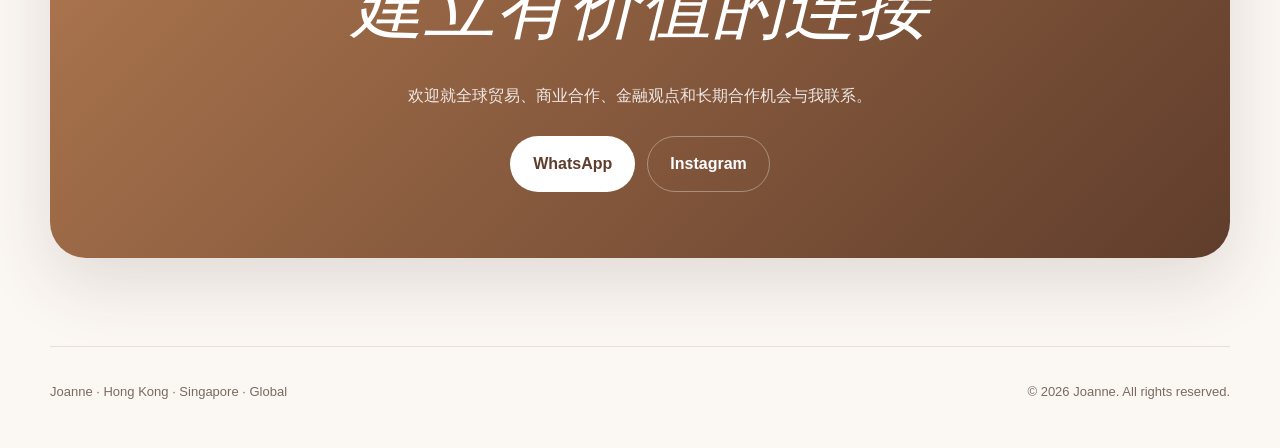
==== commit 3bcaefcc: "Add files via upload" ====
--- a/index.html
+++ b/index.html
@@ -3,7 +3,7 @@
 <link rel="stylesheet" href="assets/css/style.css"></head><body>
 <div class="loader"><div class="mark">Joanne</div></div>
 <header class="site-header"><div class="shell header-inner">
-<a class="logo" href="">Joanne</a><nav class="nav"><a class="active" href=""><span class="zh">首页</span><span class="en">Home</span></a><a class="" href="about/"><span class="zh">关于</span><span class="en">About</span></a><a class="" href="business/"><span class="zh">业务</span><span class="en">Business</span></a><a class="" href="journey/"><span class="zh">经历</span><span class="en">Journey</span></a><a class="" href="lifestyle/"><span class="zh">生活方式</span><span class="en">Lifestyle</span></a><a class="" href="gallery/"><span class="zh">相册</span><span class="en">Gallery</span></a><a class="" href="journal/"><span class="zh">观点</span><span class="en">Journal</span></a><a href="kouhai/"><span class="zh">口嗨版</span><span class="en">Talk vs Action</span></a><a class="" href="contact/"><span class="zh">联系</span><span class="en">Contact</span></a></nav>
+<a class="logo" href="">Joanne</a><nav class="nav"><a class="active" href=""><span class="zh">首页</span><span class="en">Home</span></a><a class="" href="about/"><span class="zh">关于</span><span class="en">About</span></a><a class="" href="business/"><span class="zh">业务</span><span class="en">Business</span></a><a class="" href="journey/"><span class="zh">经历</span><span class="en">Journey</span></a><a class="" href="lifestyle/"><span class="zh">生活方式</span><span class="en">Lifestyle</span></a><a class="" href="gallery/"><span class="zh">相册</span><span class="en">Gallery</span></a><a class="" href="journal/"><span class="zh">观点</span><span class="en">Journal</span></a><a href="overnight/"><span class="zh">过夜使者 / 叛军</span><span class="en">Overnight Rebels</span></a><a href="guestbook/"><span class="zh">留言板</span><span class="en">Guestbook</span></a><a class="" href="contact/"><span class="zh">联系</span><span class="en">Contact</span></a></nav>
 <div class="tools"><button class="tool" data-lang-toggle>EN</button><button class="tool" data-theme-toggle>☾</button></div>
 </div></header>
 <main><div class="shell">
--- a/assets/css/style.css
+++ b/assets/css/style.css
@@ -88,3 +88,59 @@
 .kouhai-note{margin-top:22px;color:var(--muted);font-size:13px;text-align:center}
 @media(max-width:1100px){.people-grid{grid-template-columns:repeat(3,1fr)}}
 @media(max-width:760px){.kouhai-summary{grid-template-columns:repeat(2,1fr)}.people-grid{grid-template-columns:1fr}.kouhai-search{min-width:100%}}
+
+.ov-summary{display:grid;grid-template-columns:repeat(4,1fr);gap:16px;margin:28px 0}
+.ov-metric{padding:25px;text-align:center}.ov-metric strong{display:block;font-family:Georgia,serif;font-size:38px;color:var(--accent)}
+.ov-metric span{font-size:13px;color:var(--muted)}
+.ov-layout{display:grid;grid-template-columns:1.2fr .8fr;gap:20px}
+.ov-box{padding:25px}.ov-box h3{font-size:27px;margin:0 0 18px}
+.rank-row{display:grid;grid-template-columns:42px 1fr 70px;gap:12px;align-items:center;padding:12px 0;border-top:1px solid var(--line)}
+.rank-row:first-of-type{border-top:0}.rank-num{width:32px;height:32px;border-radius:50%;display:grid;place-items:center;background:var(--surface2);color:var(--accent);font-weight:800}
+.rank-name small{display:block;color:var(--muted)}.rank-value{text-align:right;font-family:Georgia,serif;font-size:24px;color:var(--accent)}
+.bar-row{display:grid;grid-template-columns:70px 1fr 35px;gap:10px;align-items:center;margin:14px 0}
+.bar-track{height:12px;background:var(--surface2);border-radius:999px;overflow:hidden}.bar-fill{height:100%;background:linear-gradient(90deg,var(--accent2),var(--accent))}
+.ov-toolbar{display:flex;justify-content:space-between;gap:12px;align-items:center;flex-wrap:wrap;margin:28px 0 20px}
+.ov-tabs{display:flex;gap:8px;flex-wrap:wrap}.ov-tab{border:1px solid var(--line);background:var(--surface);color:var(--muted);padding:10px 15px;border-radius:999px;cursor:pointer}.ov-tab.active{background:var(--accent);color:#fff;border-color:var(--accent)}
+.ov-search{min-width:260px;flex:1;max-width:390px;border:1px solid var(--line);background:var(--surface);color:var(--text);padding:12px 16px;border-radius:999px}
+.ov-cards{display:grid;grid-template-columns:repeat(4,1fr);gap:16px}.ov-person{padding:22px}.ov-person-top{display:flex;justify-content:space-between;gap:12px}.ov-person h3{font-size:24px;margin:0}.ov-person small{color:var(--muted)}.ov-total{font-family:Georgia,serif;font-size:34px;color:var(--accent)}
+.ov-progress{height:8px;background:var(--surface2);border-radius:999px;overflow:hidden;margin:16px 0}.ov-progress span{display:block;height:100%;background:linear-gradient(90deg,var(--accent2),var(--accent))}
+.ov-meta{display:flex;justify-content:space-between;color:var(--muted);font-size:12px}
+.ov-table-wrap{padding:24px;margin-top:22px}.ov-table-scroll{overflow:auto;border:1px solid var(--line);border-radius:18px}.ov-table{border-collapse:collapse;width:100%;min-width:980px;font-size:13px}
+.ov-table th,.ov-table td{padding:10px;border-right:1px solid var(--line);border-bottom:1px solid var(--line);text-align:center}.ov-table th{background:var(--surface2)}.ov-table td:first-child,.ov-table th:first-child{position:sticky;left:0;background:var(--surface-solid);font-weight:800}
+.ov-table .hit{background:color-mix(in srgb,var(--accent2) 25%,transparent);color:var(--accent);font-weight:800}.ov-table .multi{background:color-mix(in srgb,var(--rose) 34%,transparent);font-weight:800}.ov-table .leave{background:var(--surface2);color:var(--muted);font-style:italic}
+.ov-source-grid{display:grid;grid-template-columns:repeat(3,1fr);gap:18px}.ov-source{padding:12px;overflow:hidden}.ov-source img{width:100%;border-radius:16px}
+.ov-note{font-size:13px;color:var(--muted)}
+@media(max-width:980px){.ov-layout{grid-template-columns:1fr}.ov-cards{grid-template-columns:repeat(2,1fr)}.ov-source-grid{grid-template-columns:1fr}}
+@media(max-width:680px){.ov-summary{grid-template-columns:repeat(2,1fr)}.ov-cards{grid-template-columns:1fr}.ov-search{max-width:none;width:100%}}
+
+
+/* Guestbook */
+.gb-layout{display:grid;grid-template-columns:.82fr 1.18fr;gap:22px;align-items:start}
+.gb-compose{padding:30px;position:sticky;top:98px}
+.gb-compose h3,.gb-stream h3{font-size:29px;margin:0 0 10px}
+.gb-compose p{color:var(--muted);margin:0 0 22px}
+.gb-field{margin-bottom:16px}
+.gb-field label{display:block;font-size:13px;font-weight:800;margin-bottom:7px}
+.gb-input,.gb-textarea{width:100%;border:1px solid var(--line);background:var(--surface-solid);color:var(--text);border-radius:17px;padding:13px 15px;outline:none}
+.gb-input:focus,.gb-textarea:focus{border-color:var(--accent);box-shadow:0 0 0 3px color-mix(in srgb,var(--accent) 13%,transparent)}
+.gb-textarea{min-height:145px;resize:vertical}
+.gb-counter{text-align:right;font-size:12px;color:var(--muted);margin-top:5px}
+.gb-submit{width:100%;border:0;cursor:pointer}
+.gb-status{min-height:25px;margin-top:13px;font-size:13px;color:var(--muted)}
+.gb-status.error{color:#b34a42}.gb-status.success{color:#48734d}
+.gb-stream{padding:28px}
+.gb-stream-head{display:flex;justify-content:space-between;align-items:center;gap:15px;margin-bottom:18px}
+.gb-live{display:inline-flex;align-items:center;gap:7px;color:var(--muted);font-size:12px}
+.gb-live:before{content:"";width:8px;height:8px;border-radius:50%;background:#55a76a;box-shadow:0 0 0 5px rgba(85,167,106,.12)}
+.gb-list{display:grid;gap:14px}
+.gb-message{padding:20px;border:1px solid var(--line);border-radius:20px;background:var(--surface-solid);animation:gbIn .4s ease}
+@keyframes gbIn{from{opacity:0;transform:translateY(10px)}}
+.gb-message-head{display:flex;justify-content:space-between;gap:14px;align-items:start;margin-bottom:9px}
+.gb-author{display:flex;align-items:center;gap:11px}
+.gb-avatar{width:39px;height:39px;border-radius:50%;display:grid;place-items:center;background:linear-gradient(135deg,var(--rose),var(--accent2));color:white;font-family:Georgia,serif;font-size:18px}
+.gb-author b{display:block}.gb-author small,.gb-time{color:var(--muted);font-size:12px}
+.gb-message p{margin:0;white-space:pre-wrap;word-break:break-word}
+.gb-empty{text-align:center;padding:55px 20px;color:var(--muted)}
+.gb-offline{padding:16px 18px;border-radius:16px;background:#fff3cf;color:#795b00;margin-bottom:16px;font-size:13px}
+.gb-rules{margin-top:20px;padding-top:18px;border-top:1px solid var(--line);font-size:12px;color:var(--muted)}
+@media(max-width:860px){.gb-layout{grid-template-columns:1fr}.gb-compose{position:static}}
